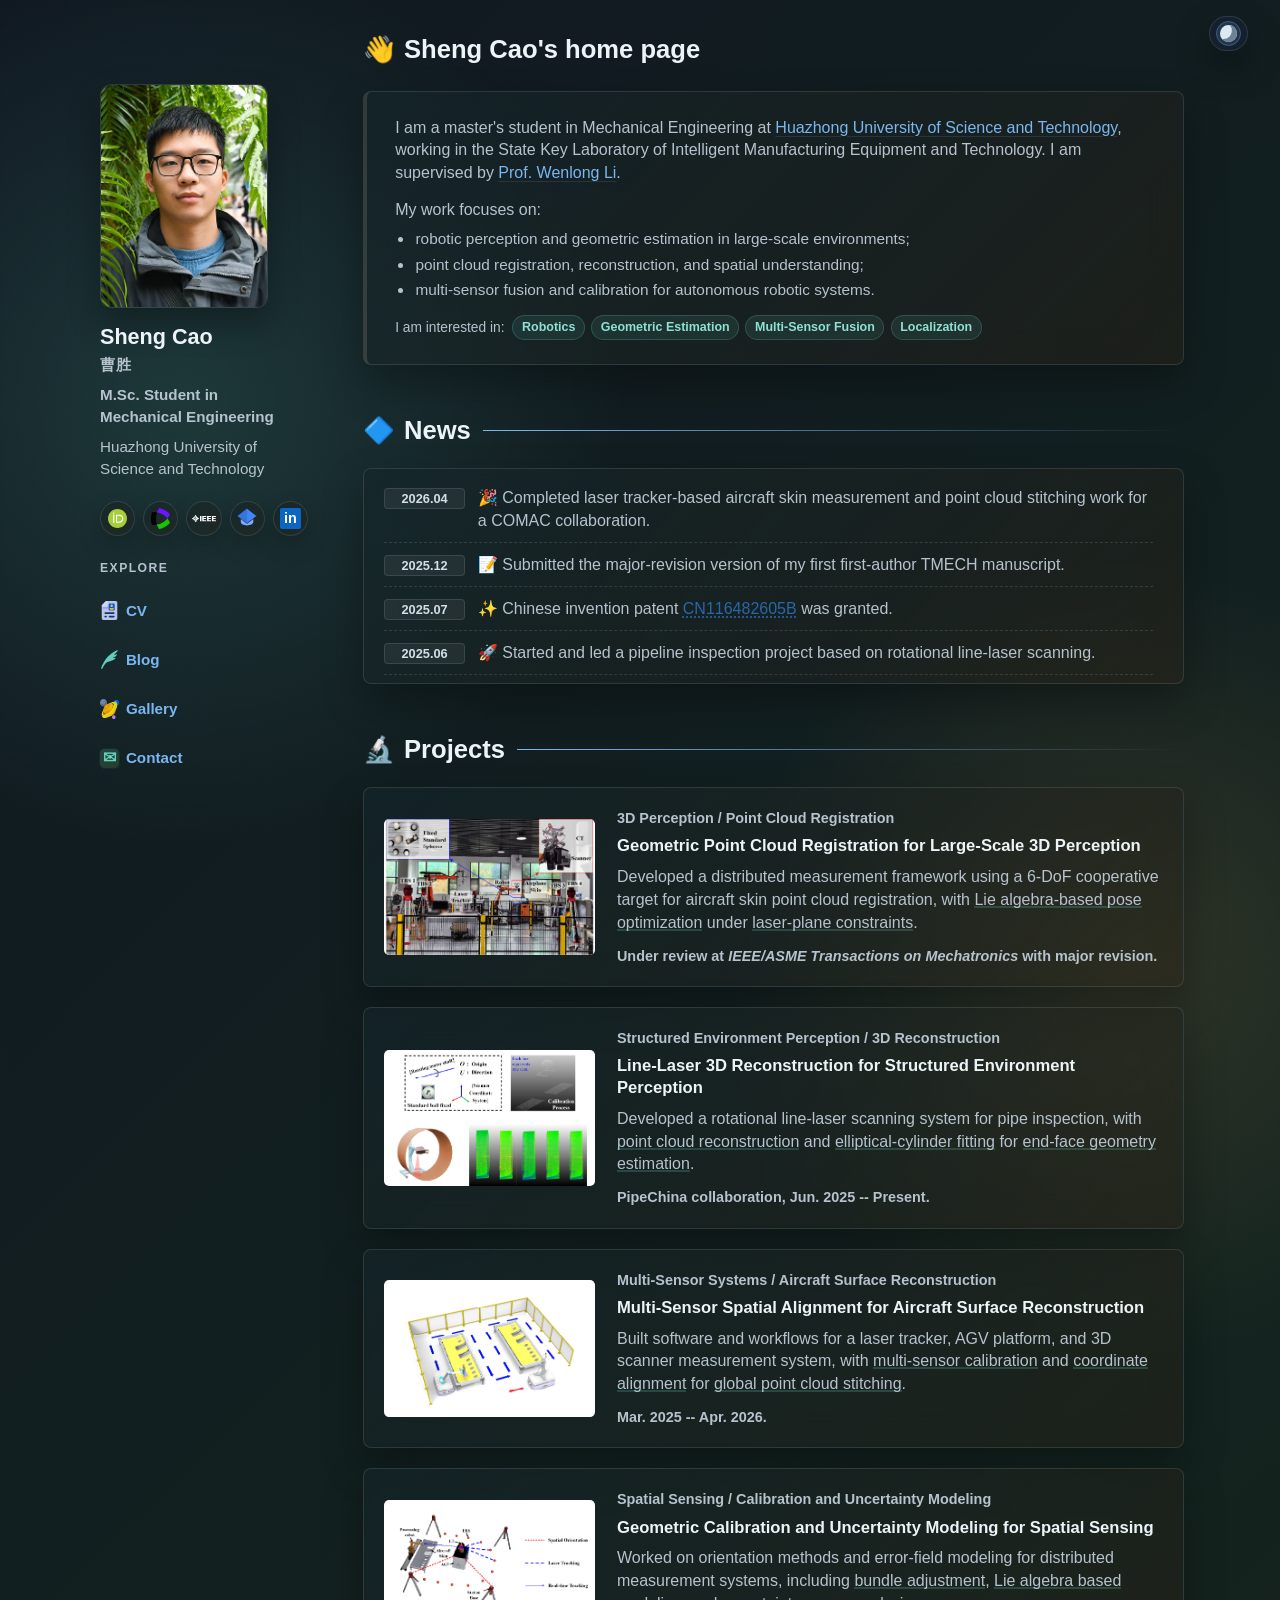
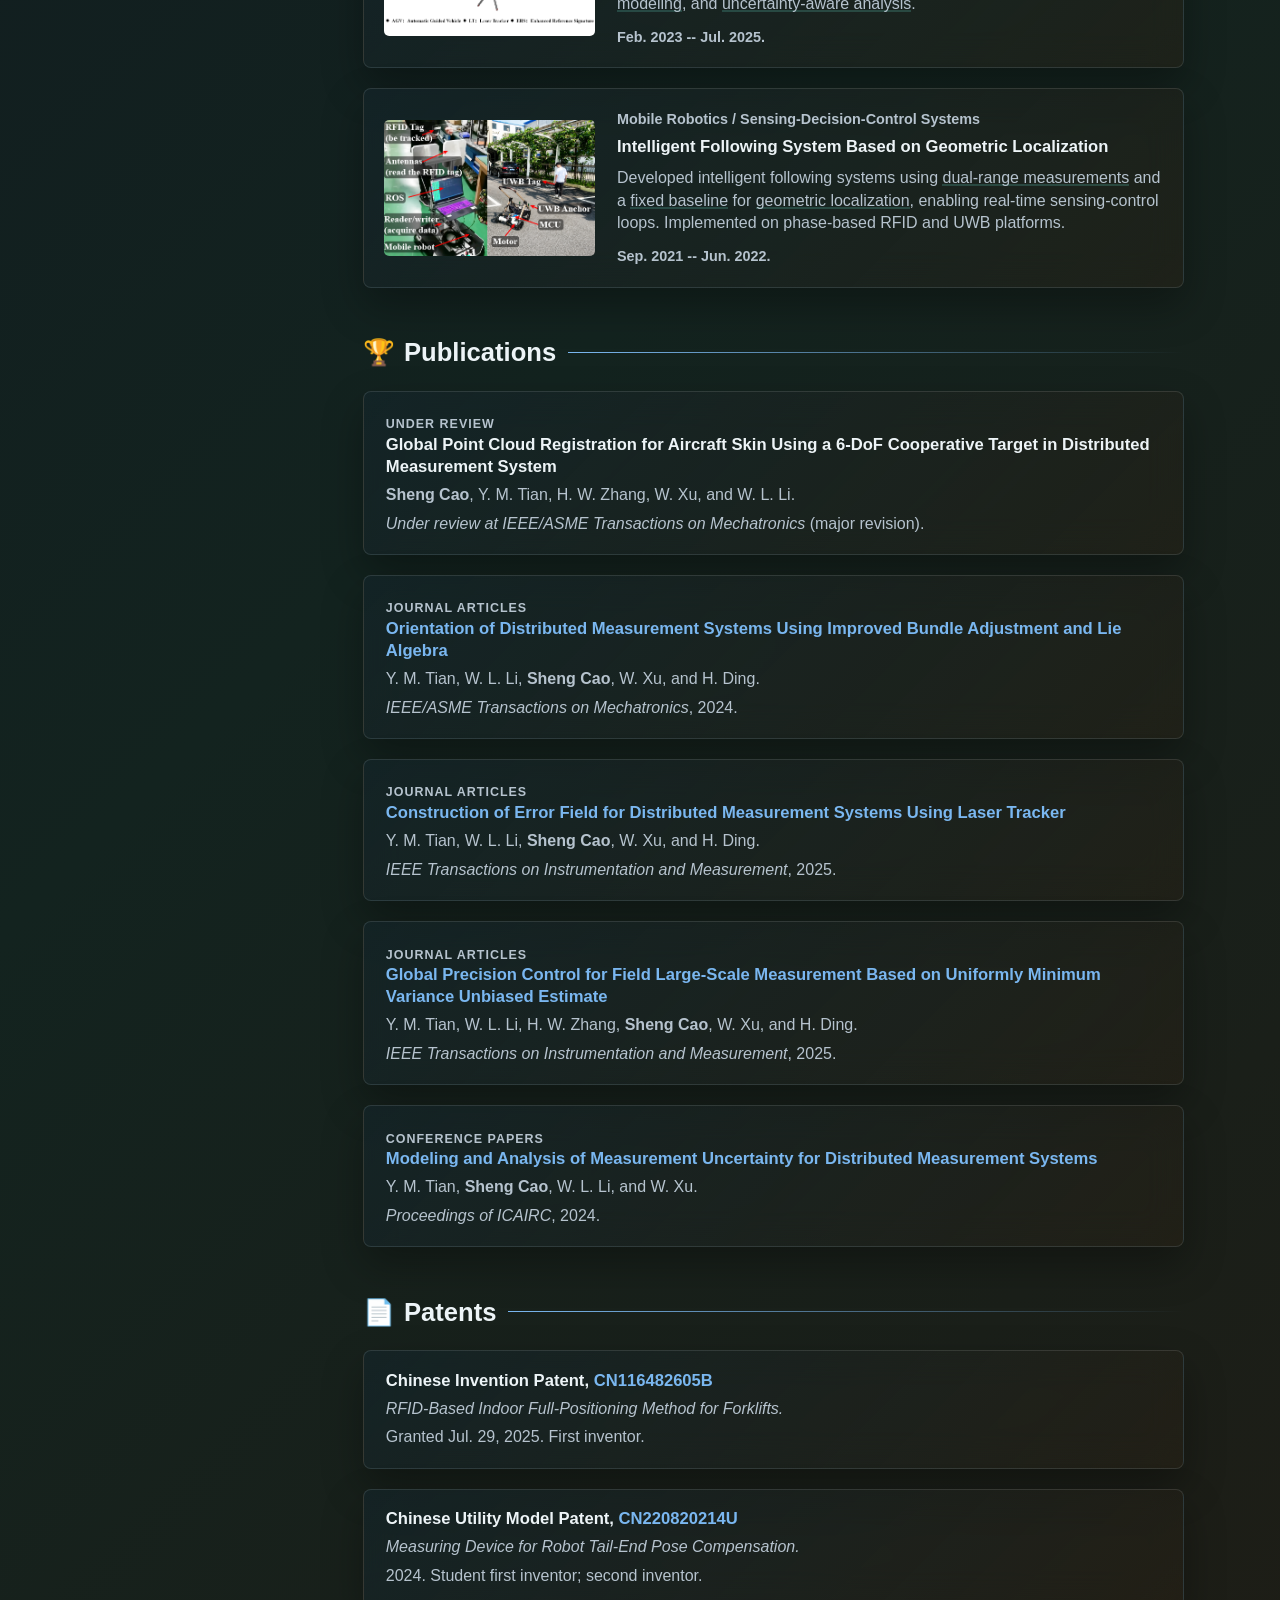
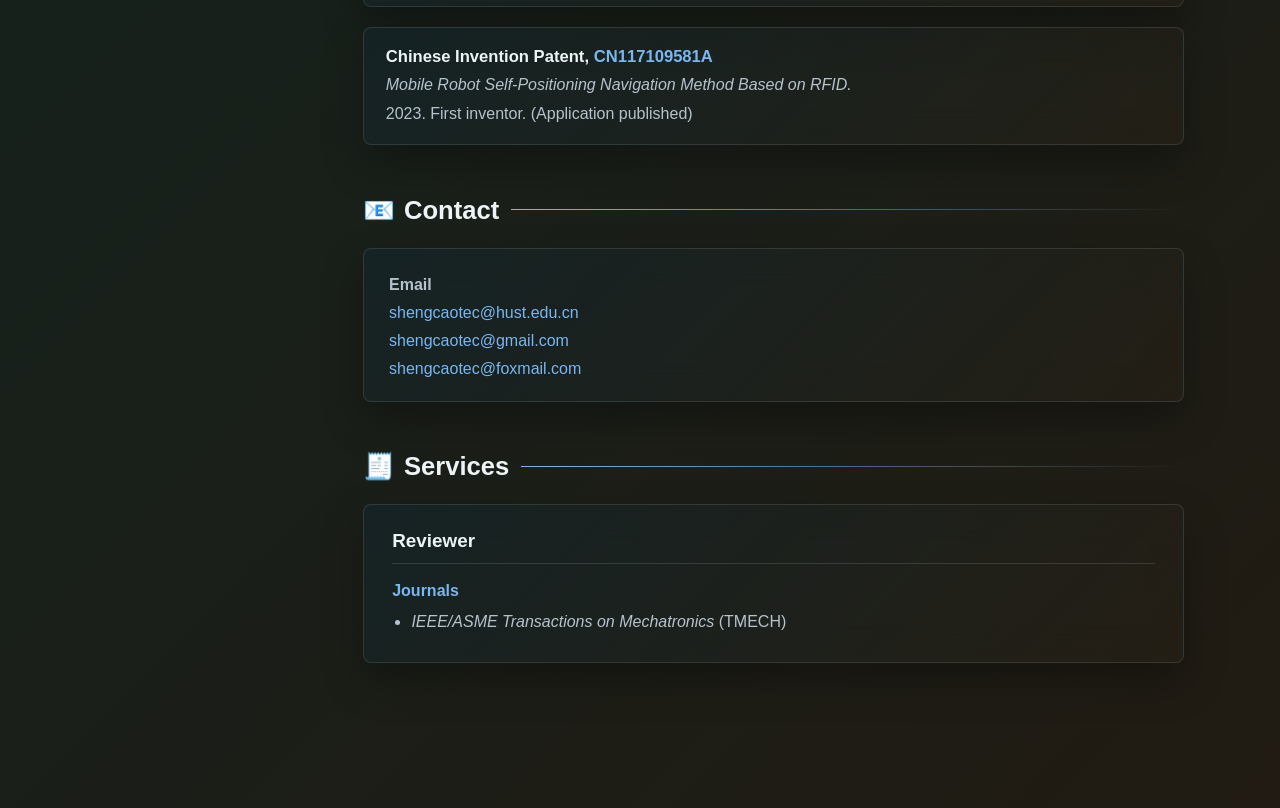
==== index.html @ bacccf27 "完善blog" ====
﻿<!DOCTYPE html>
<html lang="en">
<head>
  <meta charset="UTF-8">
  <meta name="viewport" content="width=device-width, initial-scale=1.0">
  <meta name="description" content="Personal homepage of Sheng Cao">
  <title>Sheng Cao | Home</title>
  <script src="assets/js/theme-init.js"></script>
  <link rel="stylesheet" href="assets/css/tokens.css">
  <link rel="stylesheet" href="assets/css/main.css">
  <link rel="stylesheet" href="assets/css/index.css">
</head>
<body>
  <div class="page-shell page-shell--home">
    <button class="theme-toggle theme-toggle--floating" type="button" data-theme-toggle aria-label="Switch to dark mode" aria-pressed="false">
      <span class="theme-toggle__icon" aria-hidden="true"></span>
    </button>

    <main class="home-page" aria-label="Personal homepage">
      <aside class="profile-card" aria-label="Profile">
        <img class="profile-card__photo" src="assets/images/cs1.webp" alt="Portrait of Sheng Cao" width="402" height="602" loading="eager" fetchpriority="high" decoding="async">
        <h1 class="profile-card__name">Sheng Cao</h1>
        <p class="profile-card__name-cn">曹胜</p>
        <p class="profile-card__role">M.Sc. Student in Mechanical&nbsp;Engineering</p>
        <p class="profile-card__org">Huazhong University of Science and Technology</p>

        <div class="profile-card__links profile-card__links--icons" aria-label="Profile links">
          <a class="profile-icon-link profile-icon-link--orcid" href="https://orcid.org/0009-0000-6252-6890" target="_blank" rel="noreferrer" aria-label="ORCID">
            <img src="assets/images/orcid.logo.icon.svg" alt="" aria-hidden="true">
          </a>
          <a class="profile-icon-link profile-icon-link--wos" href="https://www.webofscience.com/wos/author/record/PHP-3044-2026" target="_blank" rel="noreferrer" aria-label="Web of Science">
            <img src="assets/images/wos.webp" alt="" aria-hidden="true">
          </a>
          <a class="profile-icon-link profile-icon-link--ieee" href="https://ieeexplore.ieee.org/author/964799704923107" target="_blank" rel="noreferrer" aria-label="IEEE Xplore">
            <img src="assets/images/ieee_logo_white.svg" alt="" aria-hidden="true">
          </a>
          <a class="profile-icon-link" href="https://scholar.google.com/citations?user=f88wUC8AAAAJ&amp;hl=zh-CN&amp;authuser=1&amp;citsig=ADQXK0zCnZWGcap-tGW0e943XRvX" target="_blank" rel="noreferrer" aria-label="Google Scholar">
            <svg class="brand-icon brand-icon--scholar" viewBox="0 0 24 24" aria-hidden="true" focusable="false">
              <path fill="#4285f4" d="M12 2 1.8 9.7 12 17.4 22.2 9.7 12 2Z"/>
              <path fill="#7baaf7" d="M5.2 13.1 12 18.2l6.8-5.1v3.25c0 2.1-3.05 3.65-6.8 3.65s-6.8-1.55-6.8-3.65V13.1Z"/>
              <path fill="#2f6fdb" d="M12 17.4 1.8 9.7 12 2v15.4Z" opacity="0.72"/>
            </svg>
          </a>
          <a class="profile-icon-link profile-icon-link--linkedin" href="https://www.linkedin.com/in/sheng-cao-b729283b8" target="_blank" rel="noreferrer" aria-label="LinkedIn">
            <span class="brand-icon brand-icon--linkedin" aria-hidden="true">in</span>
          </a>
        </div>

        <nav class="profile-card__pages" aria-label="Site pages">
          <p class="profile-card__pages-title">Explore</p>
          <a class="profile-page-link" href="CV.html">
            <span class="profile-page-link__main">
              <span class="profile-page-link__icon" aria-hidden="true">
                <img src="assets/images/CV.svg" alt="" aria-hidden="true">
              </span>
              <span class="profile-page-link__text">
                <span class="profile-page-link__title">CV</span>
              </span>
            </span>
          </a>
          <a class="profile-page-link" href="blog.html">
            <span class="profile-page-link__main">
              <span class="profile-page-link__icon" aria-hidden="true">
                <img class="profile-page-link__icon-image--blog" src="assets/images/blog.svg" alt="" aria-hidden="true">
              </span>
              <span class="profile-page-link__text">
                <span class="profile-page-link__title">Blog</span>
              </span>
            </span>
          </a>
          <a class="profile-page-link" href="pictures.html">
            <span class="profile-page-link__main">
              <span class="profile-page-link__icon" aria-hidden="true">
                <img src="assets/images/Gallery.svg" alt="" aria-hidden="true">
              </span>
              <span class="profile-page-link__text">
                <span class="profile-page-link__title">Gallery</span>
              </span>
            </span>
          </a>
          <a class="profile-page-link" href="#contact">
            <span class="profile-page-link__main">
              <span class="profile-page-link__icon profile-page-link__icon--contact" aria-hidden="true">
                &#9993;
              </span>
              <span class="profile-page-link__text">
                <span class="profile-page-link__title">Contact</span>
              </span>
            </span>
          </a>
        </nav>
      </aside>

      <div class="home-content">
        <section class="home-intro" aria-labelledby="intro-heading">
          <h2 id="intro-heading"><span aria-hidden="true">&#128075;</span> Sheng Cao's home page</h2>
          <div class="home-intro__panel">
            <p>
              I am a master's student in Mechanical Engineering at <a href="https://english.hust.edu.cn/" target="_blank" rel="noreferrer">Huazhong University of Science and Technology</a>, working in the State Key Laboratory of Intelligent Manufacturing Equipment and Technology. I am supervised by <a href="https://ieeexplore.ieee.org/author/37898022200" target="_blank" rel="noreferrer">Prof. Wenlong Li</a>.
            </p>
            <p>
              My work focuses on:
            </p>
            <ul class="intro-work-list">
              <li>robotic perception and geometric estimation in large-scale environments;</li>
              <li>point cloud registration, reconstruction, and spatial understanding;</li>
              <li>multi-sensor fusion and calibration for autonomous robotic systems.</li>
            </ul>
            <div class="interest-block">
              <span class="interest-block__label">I am interested in:</span>
              <div class="interest-tags" aria-label="Research interests">
              <span>Robotics</span>
              <span>Geometric Estimation</span>
              <span>Multi-Sensor Fusion</span>
              <span>Localization</span>
              </div>
            </div>
          </div>
        </section>

        <section class="home-section" aria-labelledby="news-heading">
          <div class="home-section__heading">
            <h2 id="news-heading"><span aria-hidden="true">&#128311;</span> News</h2>
          </div>
          <div class="news-card" data-news-list aria-live="polite"></div>
        </section>

        <section class="home-section" aria-labelledby="projects-heading">
          <div class="home-section__heading">
            <h2 id="projects-heading"><span aria-hidden="true">&#128300;</span> Projects</h2>
          </div>

          <div class="project-list">
            <article class="project-card">
              <img class="project-card__image" src="assets/photos/Project/TMech.webp" alt="Global point cloud registration project preview" width="1550" height="1000" loading="lazy" decoding="async">
              <div class="project-card__body">
                <p class="project-card__meta">3D Perception / Point Cloud Registration</p>
                <h3>Geometric Point Cloud Registration for Large-Scale 3D Perception</h3>
                <p>
                  Developed a distributed measurement framework using a 6-DoF cooperative target for aircraft skin point cloud registration, with <span class="method-key">Lie algebra-based pose optimization</span> under <span class="method-key">laser-plane constraints</span>.
                </p>
                <p class="project-card__status">Under review at <em>IEEE/ASME Transactions on Mechatronics</em> with major revision.</p>
              </div>
            </article>

            <article class="project-card">
              <img class="project-card__image" src="assets/photos/Project/PipeChina.webp" alt="Pipeline inspection project preview" width="1550" height="1000" loading="lazy" decoding="async">
              <div class="project-card__body">
                <p class="project-card__meta">Structured Environment Perception / 3D Reconstruction</p>
                <h3>Line-Laser 3D Reconstruction for Structured Environment Perception</h3>
                <p>
                  Developed a rotational line-laser scanning system for pipe inspection, with <span class="method-key">point cloud reconstruction</span> and <span class="method-key">elliptical-cylinder fitting</span> for <span class="method-key">end-face geometry estimation</span>.
                </p>
                <p class="project-card__status">PipeChina collaboration, Jun. 2025 -- Present.</p>
              </div>
            </article>

            <article class="project-card">
              <img class="project-card__image" src="assets/photos/Project/COMAC.webp" alt="COMAC aircraft skin measurement project preview" width="1550" height="1000" loading="lazy" decoding="async">
              <div class="project-card__body">
                <p class="project-card__meta">Multi-Sensor Systems / Aircraft Surface Reconstruction</p>
                <h3>Multi-Sensor Spatial Alignment for Aircraft Surface Reconstruction</h3>
                <p>
                  Built software and workflows for a laser tracker, AGV platform, and 3D scanner measurement system, with <span class="method-key">multi-sensor calibration</span> and <span class="method-key">coordinate alignment</span> for <span class="method-key">global point cloud stitching</span>.
                </p>
                <p class="project-card__status">Mar. 2025 -- Apr. 2026.</p>
              </div>
            </article>

            <article class="project-card">
              <img class="project-card__image" src="assets/photos/Project/wMPS.webp" alt="Distributed measurement system research preview" width="1550" height="1000" loading="lazy" decoding="async">
              <div class="project-card__body">
                <p class="project-card__meta">Spatial Sensing / Calibration and Uncertainty Modeling</p>
                <h3>Geometric Calibration and Uncertainty Modeling for Spatial Sensing</h3>
                <p>
                  Worked on orientation methods and error-field modeling for distributed measurement systems, including <span class="method-key">bundle adjustment</span>, <span class="method-key">Lie algebra based modeling</span>, and <span class="method-key">uncertainty-aware analysis</span>.
                </p>
                <p class="project-card__status">Feb. 2023 -- Jul. 2025.</p>
              </div>
            </article>

            <article class="project-card">
              <img class="project-card__image" src="assets/photos/Project/Following.webp" alt="Intelligent following system project preview" width="1550" height="1000" loading="lazy" decoding="async">
              <div class="project-card__body">
                <p class="project-card__meta">Mobile Robotics / Sensing-Decision-Control Systems</p>
                <h3>Intelligent Following System Based on Geometric Localization</h3>
                <p>
                  Developed intelligent following systems using <span class="method-key">dual-range measurements</span> and a <span class="method-key">fixed baseline</span> for <span class="method-key">geometric localization</span>, enabling real-time sensing-control loops. Implemented on phase-based RFID and UWB platforms.
                </p>
                <p class="project-card__status">Sep. 2021 -- Jun. 2022.</p>
              </div>
            </article>
          </div>
        </section>

        <section class="home-section" aria-labelledby="publications-heading">
          <div class="home-section__heading">
            <h2 id="publications-heading"><span aria-hidden="true">&#127942;</span> Publications</h2>
          </div>
          <div class="publication-card-list">
            <article class="publication-card">
              <p class="publication-card__category">Under Review</p>
              <h3>Global Point Cloud Registration for Aircraft Skin Using a 6-DoF Cooperative Target in Distributed Measurement System</h3>
              <p><strong>Sheng Cao</strong>, Y. M. Tian, H. W. Zhang, W. Xu, and W. L. Li.</p>
              <p><em>Under review at IEEE/ASME Transactions on Mechatronics</em> (major revision).</p>
            </article>
            <article class="publication-card">
              <p class="publication-card__category">Journal Articles</p>
              <h3><a href="https://doi.org/10.1109/TMECH.2024.3490737" target="_blank" rel="noreferrer">Orientation of Distributed Measurement Systems Using Improved Bundle Adjustment and Lie Algebra</a></h3>
              <p>Y. M. Tian, W. L. Li, <strong>Sheng Cao</strong>, W. Xu, and H. Ding.</p>
              <p><em>IEEE/ASME Transactions on Mechatronics</em>, 2024.</p>
            </article>
            <article class="publication-card">
              <p class="publication-card__category">Journal Articles</p>
              <h3><a href="https://doi.org/10.1109/TIM.2025.3573000" target="_blank" rel="noreferrer">Construction of Error Field for Distributed Measurement Systems Using Laser Tracker</a></h3>
              <p>Y. M. Tian, W. L. Li, <strong>Sheng Cao</strong>, W. Xu, and H. Ding.</p>
              <p><em>IEEE Transactions on Instrumentation and Measurement</em>, 2025.</p>
            </article>
            <article class="publication-card">
              <p class="publication-card__category">Journal Articles</p>
              <h3><a href="https://doi.org/10.1109/TIM.2025.3601248" target="_blank" rel="noreferrer">Global Precision Control for Field Large-Scale Measurement Based on Uniformly Minimum Variance Unbiased Estimate</a></h3>
              <p>Y. M. Tian, W. L. Li, H. W. Zhang, <strong>Sheng Cao</strong>, W. Xu, and H. Ding.</p>
              <p><em>IEEE Transactions on Instrumentation and Measurement</em>, 2025.</p>
            </article>
            <article class="publication-card">
              <p class="publication-card__category">Conference Papers</p>
              <h3><a href="https://ieeexplore.ieee.org/document/10900205" target="_blank" rel="noreferrer">Modeling and Analysis of Measurement Uncertainty for Distributed Measurement Systems</a></h3>
              <p>Y. M. Tian, <strong>Sheng Cao</strong>, W. L. Li, and W. Xu.</p>
              <p><em>Proceedings of ICAIRC</em>, 2024.</p>
            </article>
          </div>
        </section>

        <section class="home-section" aria-labelledby="patents-heading">
          <div class="home-section__heading">
            <h2 id="patents-heading"><span aria-hidden="true">&#128196;</span> Patents</h2>
          </div>
          <div class="publication-card-list">
            <article class="publication-card">
              <h3>Chinese Invention Patent, <a href="https://patents.google.com/patent/CN116482605B" target="_blank" rel="noreferrer">CN116482605B</a></h3>
              <p><em>RFID-Based Indoor Full-Positioning Method for Forklifts.</em></p>
              <p>Granted Jul. 29, 2025. First inventor.</p>
            </article>
            <article class="publication-card">
              <h3>Chinese Utility Model Patent, <a href="https://patents.google.com/patent/CN220820214U" target="_blank" rel="noreferrer">CN220820214U</a></h3>
              <p><em>Measuring Device for Robot Tail-End Pose Compensation.</em></p>
              <p>2024. Student first inventor; second inventor.</p>
            </article>
            <article class="publication-card">
              <h3>Chinese Invention Patent, <a href="https://patents.google.com/patent/CN117109581A" target="_blank" rel="noreferrer">CN117109581A</a></h3>
              <p><em>Mobile Robot Self-Positioning Navigation Method Based on RFID.</em></p>
              <p>2023. First inventor. (Application published)</p>
            </article>
          </div>
        </section>

        <section class="home-section" id="contact" aria-labelledby="contact-heading">
          <div class="home-section__heading">
            <h2 id="contact-heading"><span aria-hidden="true">&#128231;</span> Contact</h2>
          </div>
          <div class="contact-card">
            <p><strong>Email</strong></p>
            <p><a href="mailto:shengcaotec@hust.edu.cn">shengcaotec@hust.edu.cn</a></p>
            <p><a href="mailto:shengcaotec@gmail.com">shengcaotec@gmail.com</a></p>
            <p><a href="mailto:shengcaotec@foxmail.com">shengcaotec@foxmail.com</a></p>
          </div>
        </section>

        <section class="home-section" aria-labelledby="services-heading">
          <div class="home-section__heading">
            <h2 id="services-heading"><span aria-hidden="true">&#129534;</span> Services</h2>
          </div>
          <div class="service-card">
            <h3>Reviewer</h3>
            <div class="service-card__rule" aria-hidden="true"></div>
            <p class="service-card__label">Journals</p>
            <ul>
              <li><em>IEEE/ASME Transactions on Mechatronics</em> (TMECH)</li>
            </ul>
          </div>
        </section>

        <section class="visitor-map" aria-label="Visitor map">
          <div class="visitor-map__widget">
            <script type="text/javascript" id="clustrmaps"
              src="//clustrmaps.com/map_v2.js?d=6WPCN_Xn65LDths1m8oYZ9yTK-pUgeJutMDhXdS6-dw&cl=ffffff&w=a">
            </script>
          </div>
        </section>
      </div>
    </main>
  </div>

  <script src="assets/js/main.js"></script>
</body>
</html>
---- assets/css/tokens.css ----
/* Global design tokens: fonts, sizes, shared colors, and default theme values. */

:root {
  color-scheme: light;

  --default-theme: dark;

  --font-sans: "Aptos", "Segoe UI", "Helvetica Neue", sans-serif;
  --font-serif: "Georgia", "Times New Roman", serif;
  --font-cv-serif: "Palatino Linotype", "Book Antiqua", Palatino, Georgia, serif;
  --font-blog-body: var(--font-sans);

  --text-base: 16px;
  --text-xs: 0.78rem;
  --text-sm: 0.9rem;
  --text-md: 1rem;
  --text-lg: 1.18rem;
  --text-xl: 1.8rem;
  --text-2xl: 2.4rem;

  --accent: #49566a;
  --accent-dark: #2d3746;
  --ink: #18202a;
  --muted: #5f6976;
  --rule: #d7dde4;
  --paper: #ffffff;
  --surface: #f5f7fa;
  --shadow: 0 18px 42px rgba(24, 32, 42, 0.08);
  --page-width: min(8.5in, calc(100vw - 2rem));
  --home-border: rgba(73, 101, 138, 0.14);
}

html[data-theme="dark"] {
  color-scheme: dark;

  --accent: #7ab7f0;
  --accent-dark: #edf4f7;
  --ink: #edf4f7;
  --muted: #b6c3ce;
  --rule: rgba(218, 232, 240, 0.14);
  --paper: #172232;
  --surface: #101720;
  --shadow: 0 18px 42px rgba(0, 0, 0, 0.3);
  --home-border: rgba(218, 232, 240, 0.12);
}
---- assets/css/main.css ----
/* Shared base styles. Page-specific rules live in cv.css, index.css, pictures.css, and blog.css. */

*,
*::before,
*::after {
  box-sizing: border-box;
}

html {
  font-size: var(--text-base);
  scroll-behavior: smooth;
}

body {
  margin: 0;
  font-family: var(--font-sans);
  color: var(--ink);
  background: linear-gradient(180deg, #f7f8fa 0%, #eef1f5 100%);
  overflow-x: hidden;
}

a {
  color: inherit;
  text-decoration-color: rgba(73, 86, 106, 0.38);
  text-underline-offset: 0.18em;
}

a:hover,
a:focus-visible {
  color: var(--accent-dark);
}

p,
li,
dd {
  line-height: 1.42;
}

.page-shell {
  position: relative;
  z-index: 1;
  padding: 1.25rem 1rem 2rem;
}

.sakura-canvas {
  position: fixed;
  inset: 0;
  pointer-events: none;
  z-index: 0;
}

.site-nav {
  position: relative;
  width: var(--page-width);
  margin: 0 auto 0.9rem;
  display: flex;
  align-items: center;
  gap: 0.65rem;
}

.site-nav__link {
  display: inline-flex;
  align-items: center;
  min-height: 2.2rem;
  padding: 0 0.9rem;
  border: 1px solid rgba(24, 32, 42, 0.08);
  border-radius: 999px;
  background: rgba(255, 255, 255, 0.82);
  color: #465364;
  text-decoration: none;
  font-size: 0.92rem;
  font-weight: 600;
  letter-spacing: 0.01em;
  transition: transform 160ms ease, border-color 160ms ease, background-color 160ms ease, color 160ms ease;
}

.site-nav__link:hover,
.site-nav__link:focus-visible {
  transform: translateY(-1px);
  border-color: rgba(73, 86, 106, 0.22);
  background: rgba(255, 255, 255, 0.96);
  color: var(--accent-dark);
}

.site-nav__link--active {
  border-color: rgba(73, 86, 106, 0.22);
  background: #f8fafc;
  color: var(--accent-dark);
}

.return-home {
  display: inline-flex;
  align-items: center;
  justify-content: center;
  width: 2.45rem;
  height: 2.2rem;
  border: 1px solid rgba(24, 32, 42, 0.08);
  border-radius: 999px;
  background: rgba(255, 255, 255, 0.82);
  color: #465364;
  text-decoration: none;
  transition: transform 160ms ease, border-color 160ms ease, background-color 160ms ease, color 160ms ease;
}

.return-home svg {
  width: 1.2rem;
  height: 1.2rem;
  fill: none;
  stroke: currentColor;
  stroke-width: 2.2;
  stroke-linecap: round;
  stroke-linejoin: round;
}

.return-home:hover,
.return-home:focus-visible {
  transform: translateY(-1px);
  border-color: rgba(73, 86, 106, 0.22);
  background: rgba(255, 255, 255, 0.96);
  color: var(--accent-dark);
}

.theme-toggle {
  display: inline-flex;
  align-items: center;
  justify-content: center;
  width: 2.45rem;
  height: 2.2rem;
  margin-left: auto;
  border: 1px solid var(--home-border);
  border-radius: 999px;
  background: linear-gradient(135deg, rgba(241, 247, 255, 0.78), rgba(255, 247, 237, 0.5));
  color: #496071;
  cursor: pointer;
  transition: transform 160ms ease, border-color 160ms ease, background-color 160ms ease, color 160ms ease;
}

.theme-toggle--floating {
  position: fixed;
  top: 1rem;
  right: max(1rem, calc((100vw - 68rem) / 2 - 4rem));
  z-index: 10;
  background: linear-gradient(135deg, rgba(244, 249, 255, 0.88), rgba(255, 248, 240, 0.52));
  box-shadow: 0 12px 28px rgba(31, 57, 86, 0.12);
  backdrop-filter: blur(12px);
}

.theme-toggle__icon {
  position: relative;
  width: 1.05rem;
  height: 1.05rem;
  border-radius: 999px;
  background: #f5b84f;
  box-shadow: 0 0 0 0.22rem rgba(245, 184, 79, 0.18);
}

.theme-toggle__icon::after {
  content: "";
  position: absolute;
  inset: -0.28rem;
  border-radius: inherit;
  border: 1px solid rgba(245, 184, 79, 0.42);
}

.theme-toggle:hover,
.theme-toggle:focus-visible {
  border-color: rgba(73, 101, 138, 0.26);
  background: linear-gradient(135deg, rgba(248, 251, 255, 0.96), rgba(255, 250, 244, 0.66));
}

@media (max-width: 780px) {
  .theme-toggle--floating {
    right: 1rem;
  }

  .site-nav {
      flex-wrap: wrap;
      margin-bottom: 0.8rem;
    }
}

html[data-theme="dark"] body {
  background: #101720;
  color: #edf4f7;
}

html[data-theme="dark"] .site-nav:not(.site-nav--home) {
  border-bottom-color: rgba(218, 232, 240, 0.1);
}

html[data-theme="dark"] .site-nav:not(.site-nav--home) .site-nav__link {
  border-color: rgba(218, 232, 240, 0.14);
  background: rgba(23, 34, 50, 0.78);
  color: #c8d5df;
}

html[data-theme="dark"] .site-nav:not(.site-nav--home) .site-nav__link--active {
  border-color: rgba(122, 183, 240, 0.36);
  background: rgba(42, 70, 98, 0.44);
  color: #e9f5ff;
}

html[data-theme="dark"] .return-home {
  border-color: rgba(218, 232, 240, 0.14);
  background: rgba(23, 34, 50, 0.78);
  color: #c8d5df;
}

html[data-theme="dark"] .return-home:hover,
html[data-theme="dark"] .return-home:focus-visible {
  border-color: rgba(122, 183, 240, 0.36);
  background: rgba(42, 70, 98, 0.44);
  color: #e9f5ff;
}

html[data-theme="dark"] .theme-toggle {
  border-color: var(--home-border);
  background: rgba(23, 34, 50, 0.78);
}

html[data-theme="dark"] .theme-toggle--floating {
  box-shadow: 0 16px 34px rgba(0, 0, 0, 0.34);
}

html[data-theme="dark"] .theme-toggle__icon {
  background: #dce8f2;
  box-shadow: inset -0.32rem -0.18rem 0 #6f8195, 0 0 0 0.22rem rgba(122, 183, 240, 0.14);
}

html[data-theme="dark"] .theme-toggle__icon::after {
  border-color: rgba(122, 183, 240, 0.36);
}

@media print {
  body {
      background: #fff;
    }
  
  .page-shell {
      padding: 0;
    }
  
  a {
      text-decoration: none;
    }
}
---- assets/css/index.css ----
/* Home page styles. */

.hero__contact-line a,
.contact-card a,
.publication-card h3 a {
  text-decoration: none;
}

.hero__contact-line a:hover,
.hero__contact-line a:focus-visible,
.contact-card a:hover,
.contact-card a:focus-visible,
.publication-card h3 a:hover,
.publication-card h3 a:focus-visible {
  text-decoration: none;
}

.page-shell--home {
  --home-bg-start: #f8fbff;
  --home-bg-mid: #f3f7fc;
  --home-bg-end: #fff9f2;
  --home-card: linear-gradient(135deg, rgba(241, 247, 255, 0.82), rgba(255, 247, 237, 0.5));
  --home-card-strong: linear-gradient(135deg, rgba(247, 251, 255, 0.94), rgba(255, 250, 242, 0.68));
  --home-ink: #1e2938;
  --home-muted: #5c6878;
  --home-soft: #e7eef6;
  --home-blue: #3b82c4;
  --home-teal: #2c9a8b;
  --home-amber: #d98b2b;
  --home-border: rgba(73, 101, 138, 0.14);
  --home-shadow: 0 18px 40px rgba(31, 57, 86, 0.1);
  min-height: 100vh;
  padding-top: 0;
  color: var(--home-ink);
  background:
    radial-gradient(circle at 16% 12%, rgba(124, 163, 214, 0.14), transparent 28rem),
    radial-gradient(circle at 86% 24%, rgba(231, 166, 79, 0.14), transparent 25rem),
    linear-gradient(135deg, var(--home-bg-start) 0%, var(--home-bg-mid) 48%, var(--home-bg-end) 100%);
}

.home-page {
  width: min(68rem, calc(100vw - 2rem));
  margin: 0 auto;
  display: grid;
  grid-template-columns: 13.5rem minmax(0, 1fr);
  gap: 3.2rem;
  align-items: start;
  padding-top: 2.1rem;
}

.profile-card {
  position: sticky;
  top: 5rem;
  padding: 0.25rem 0.25rem 1.2rem;
}

.profile-card__photo {
  width: 10.5rem;
  aspect-ratio: 3 / 4;
  height: auto;
  display: block;
  object-fit: cover;
  border-radius: 0.7rem;
  border: 1px solid rgba(24, 32, 42, 0.08);
  box-shadow: 0 12px 24px rgba(24, 32, 42, 0.08);
}

.profile-card__name {
  margin: 1rem 0 0;
  font-size: 1.35rem;
  line-height: 1.18;
  letter-spacing: 0;
}

.profile-card__name-cn {
  margin: 0.28rem 0 0;
  color: var(--home-muted);
  font-size: 0.96rem;
  font-weight: 700;
  letter-spacing: 0.08em;
}

.profile-card__role,
.profile-card__org {
  margin: 0.55rem 0 0;
  color: #394656;
  font-size: 0.95rem;
}

.profile-card__role {
  font-weight: 700;
}

.profile-card__org {
  color: var(--muted);
}

.profile-card__links {
  margin-top: 1.35rem;
  display: grid;
  gap: 0.72rem;
}

.profile-card__links--icons {
  display: grid;
  grid-template-columns: repeat(5, minmax(0, 1fr));
  gap: 0.5rem;
  align-items: center;
}

.profile-card__pages {
  margin-top: 1.5rem;
  display: grid;
  gap: 0.72rem;
}

.profile-card__pages-title {
  margin: 0 0 0.2rem;
  color: var(--home-muted);
  font-size: 0.76rem;
  font-weight: 900;
  letter-spacing: 0.12em;
  text-transform: uppercase;
}

.profile-page-link {
  display: flex;
  align-items: center;
  justify-content: space-between;
  gap: 0.75rem;
  width: fit-content;
  max-width: 100%;
  min-height: 2.35rem;
  padding: 0.14rem 0;
  border: 0;
  border-radius: 0;
  background: transparent;
  color: #314456;
  text-decoration: none;
  font-size: 0.92rem;
  box-shadow: none;
  backdrop-filter: none;
  transition: color 180ms ease;
}

.profile-page-link__main {
  display: inline-flex;
  align-items: center;
  gap: 0.42rem;
  min-width: 0;
}

.profile-page-link__icon {
  display: inline-flex;
  align-items: center;
  justify-content: center;
  width: 1.2rem;
  height: 1.2rem;
  flex: 0 0 auto;
  color: #2868aa;
}

.profile-page-link__icon img {
  width: 100%;
  height: 100%;
  object-fit: contain;
  display: block;
  opacity: 0.9;
}

.profile-page-link__text {
  min-width: 0;
  display: block;
}

.profile-page-link__title {
  color: #2868aa;
  font-size: 0.95rem;
  font-weight: 700;
  line-height: 1.15;
}

.profile-page-link:hover,
.profile-page-link:focus-visible {
  color: #1f5b98;
}

.profile-page-link:hover .profile-page-link__title,
.profile-page-link:focus-visible .profile-page-link__title {
  color: #1f5b98;
}

.profile-card__links a {
  display: inline-flex;
  align-items: center;
  gap: 0.55rem;
  color: #2f3a47;
  font-weight: 650;
  text-decoration: none;
}

.profile-card__links a::before {
  content: "";
  width: 0.42rem;
  height: 0.42rem;
  border: 1.5px solid #667487;
  border-radius: 0.12rem;
}

.profile-card__links--icons a::before {
  content: none;
}

.profile-icon-link {
  width: 100%;
  min-width: 0;
  aspect-ratio: 1 / 1;
  height: auto;
  justify-content: center;
  padding: 0;
  border: 1px solid var(--home-border);
  border-radius: 999px;
  background: linear-gradient(135deg, rgba(241, 247, 255, 0.84), rgba(255, 247, 237, 0.46));
  box-shadow: 0 8px 18px rgba(31, 57, 86, 0.08);
  backdrop-filter: blur(14px);
  transition: transform 160ms ease, border-color 160ms ease, background-color 160ms ease, box-shadow 160ms ease;
}

.profile-icon-link img {
  width: 1.22rem;
  height: 1.22rem;
  object-fit: contain;
  display: block;
  opacity: 1;
  filter: none;
}

.profile-icon-link span {
  color: #5f7083;
  font-size: 0.9rem;
  font-weight: 800;
  letter-spacing: 0;
}

.brand-icon {
  display: inline-flex;
  align-items: center;
  justify-content: center;
}

.brand-icon--linkedin {
  width: 1.34rem;
  height: 1.34rem;
  border-radius: 0.12rem;
  background: #0a66c2;
  color: #ffffff !important;
  font-family: Arial, sans-serif;
  font-size: 1rem;
  font-weight: 800;
  line-height: 1;
}

.brand-icon--scholar {
  width: 1.38rem;
  height: 1.38rem;
  display: block;
}

.profile-icon-link--wos img {
  width: 1.34rem;
  height: 1.34rem;
}

.profile-icon-link--ieee {
  background: #ffffff;
  border-color: rgba(73, 101, 138, 0.2);
}

.profile-icon-link--ieee img {
  width: 1.48rem;
  height: 0.72rem;
  opacity: 1;
  filter: brightness(0) saturate(100%) opacity(0.8);
}

.profile-icon-link--linkedin {
  background: #eef6ff;
  border-color: rgba(10, 102, 194, 0.24);
}

.profile-icon-link:hover,
.profile-icon-link:focus-visible {
  border-color: rgba(73, 101, 138, 0.26);
  background: linear-gradient(135deg, rgba(248, 251, 255, 0.96), rgba(255, 249, 242, 0.62));
  box-shadow: 0 12px 24px rgba(31, 57, 86, 0.12);
}

.home-content {
  min-width: 0;
  padding-bottom: 4rem;
}

.home-intro h2,
.home-section__heading h2 {
  display: inline-flex;
  align-items: center;
  gap: 0.55rem;
  margin: 0;
  color: var(--home-ink);
  font-size: clamp(1.4rem, 2vw, 1.78rem);
  line-height: 1.18;
  letter-spacing: 0;
}

.home-intro__panel,
.news-card,
.contact-card,
.service-card,
.project-card,
.publication-card {
  background: var(--home-card);
  border: 1px solid var(--home-border);
  border-radius: 0.5rem;
  box-shadow: var(--home-shadow);
  backdrop-filter: blur(18px);
  transition: transform 180ms ease, border-color 180ms ease, background-color 180ms ease, box-shadow 180ms ease;
}

.home-intro__panel:hover,
.news-card:hover,
.contact-card:hover,
.service-card:hover,
.project-card:hover,
.publication-card:hover {
  border-color: rgba(73, 101, 138, 0.22);
  background: var(--home-card-strong);
  box-shadow: 0 22px 48px rgba(31, 57, 86, 0.14);
}

.home-intro__panel {
  margin-top: 1.7rem;
  padding: 1.55rem 1.75rem;
  border-left: 4px solid var(--home-teal);
}

.home-intro__panel p {
  margin: 0;
  color: var(--home-muted);
  font-size: 1rem;
}

.home-intro__panel p + p {
  margin-top: 0.85rem;
}

.intro-work-list {
  margin: 0.45rem 0 0;
  padding-left: 1.15rem;
  color: var(--home-muted);
  font-size: 0.96rem;
}

.intro-work-list li {
  margin: 0.22rem 0;
  padding-left: 0.12rem;
}

.interest-block {
  margin-top: 0.9rem;
  display: flex;
  flex-wrap: wrap;
  align-items: center;
  gap: 0.38rem 0.5rem;
}

.interest-block__label {
  margin: 0;
  color: var(--home-muted);
  font-size: 0.86rem;
  font-weight: 400;
}

.interest-tags {
  display: flex;
  flex-wrap: wrap;
  gap: 0.38rem;
}

.interest-tags span {
  display: inline-flex;
  align-items: center;
  min-height: 1.52rem;
  padding: 0 0.54rem;
  border: 1px solid rgba(44, 154, 139, 0.18);
  border-radius: 999px;
  background: rgba(44, 154, 139, 0.1);
  color: #247669;
  font-size: 0.78rem;
  font-weight: 750;
}

.home-intro__panel a,
.publication-card a,
.contact-card a {
  color: #2868aa;
}

.home-section {
  margin-top: 3.1rem;
}

.home-section__heading {
  display: flex;
  align-items: center;
  gap: 0.75rem;
  margin-bottom: 1.45rem;
}

.home-section__heading::after {
  content: "";
  height: 1px;
  flex: 1;
  background: linear-gradient(90deg, var(--home-blue) 0%, rgba(59, 130, 196, 0) 100%);
}

.news-card {
  padding: 0.42rem 1.25rem;
  max-height: 13.5rem;
  overflow: auto;
  scrollbar-width: thin;
  scrollbar-color: rgba(73, 101, 138, 0.42) transparent;
  scrollbar-gutter: stable;
}

.news-card::-webkit-scrollbar {
  width: 0.7rem;
}

.news-card::-webkit-scrollbar-track {
  background: transparent;
}

.news-card::-webkit-scrollbar-thumb {
  background: rgba(73, 101, 138, 0.34);
  border: 0.16rem solid transparent;
  border-radius: 999px;
  background-clip: padding-box;
}

.news-card:empty::before {
  content: "Loading news...";
  display: block;
  padding: 0.9rem 0;
  color: var(--home-muted);
}

.news-card::-webkit-scrollbar-thumb:hover {
  background: rgba(73, 101, 138, 0.5);
  background-clip: padding-box;
}

.news-item {
  display: grid;
  grid-template-columns: 5.05rem minmax(0, 1fr);
  gap: 0.8rem;
  align-items: baseline;
  padding: 0.62rem 0;
  border-bottom: 1px dashed rgba(24, 32, 42, 0.14);
}

.news-item:last-child {
  border-bottom: 0;
}

.news-item time {
  display: inline-flex;
  justify-content: center;
  padding: 0.14rem 0.48rem;
  border: 1px solid rgba(24, 32, 42, 0.1);
  border-radius: 0.25rem;
  background: linear-gradient(135deg, rgba(241, 247, 255, 0.82), rgba(255, 248, 240, 0.42));
  color: var(--home-muted);
  font-size: 0.8rem;
  font-weight: 700;
}

.news-item p {
  margin: 0;
  color: var(--home-muted);
  line-height: 1.45;
}

.news-item__icon {
  display: inline-block;
  min-width: 1.15rem;
  text-align: center;
}

.news-item a {
  color: #2868aa;
  text-decoration: underline;
  text-decoration-style: dotted;
  text-underline-offset: 0.18em;
}

.project-list,
.publication-card-list {
  display: grid;
  gap: 1.25rem;
}

.project-card {
  display: grid;
  grid-template-columns: 13.2rem minmax(0, 1fr);
  gap: 1.35rem;
  align-items: center;
  min-height: 12.2rem;
  padding: 1.25rem;
}

.project-card__image {
  width: 100%;
  aspect-ratio: 1.55 / 1;
  height: auto;
  object-fit: cover;
  display: block;
  border-radius: 0.32rem;
  background: #ffffff;
}

.project-card:nth-child(2) .project-card__image {
  aspect-ratio: 1.55 / 1;
  object-position: center 16%;
}

.project-card__body {
  min-width: 0;
}

.project-card__meta,
.project-card__status {
  margin: 0;
  color: var(--home-blue);
  font-size: 0.9rem;
  font-weight: 700;
}

.project-card h3,
.publication-card h3 {
  margin: 0.42rem 0 0;
  color: var(--home-ink);
  font-size: 1.04rem;
  line-height: 1.32;
}

.project-card p {
  color: var(--home-muted);
}

.project-card__body > p:not(.project-card__meta):not(.project-card__status) {
  margin: 0.55rem 0 0;
}

.method-key {
  color: var(--home-muted);
  box-shadow: inset 0 -0.12em 0 rgba(44, 154, 139, 0.2);
}

.project-card__status {
  margin-top: 0.7rem;
  color: var(--home-muted);
  font-weight: 600;
}

.publication-card {
  padding: 1.15rem 1.35rem;
}

.publication-card__category {
  margin: 0 0 0.22rem;
  color: var(--home-blue);
  font-size: 0.78rem;
  font-weight: 800;
  letter-spacing: 0.08em;
  text-transform: uppercase;
}

.publication-card h3 {
  margin-top: 0;
}

.publication-card p {
  margin: 0.38rem 0 0;
  color: var(--home-muted);
}

.contact-card {
  padding: 1.25rem 1.55rem;
}

.contact-card p {
  margin: 0.32rem 0 0;
  color: var(--home-muted);
}

.service-card {
  padding: 1.45rem 1.75rem;
}

.service-card h3 {
  margin: 0;
  color: var(--home-ink);
  font-size: 1.18rem;
  line-height: 1.25;
}

.service-card__rule {
  height: 1px;
  margin: 0.7rem 0 0.95rem;
  background: rgba(41, 54, 71, 0.12);
}

.service-card__label {
  margin: 0;
  color: var(--home-blue);
  font-weight: 750;
}

.service-card ul {
  margin: 0.55rem 0 0 1.2rem;
  padding: 0;
  color: var(--home-muted);
}

.service-card li {
  margin: 0.28rem 0;
}

.visitor-map {
  margin-top: 3.1rem;
}

.visitor-map__widget {
  width: min(100%, 21rem);
  margin: 0 auto;
  padding: 0;
  overflow: hidden;
  line-height: 0;
}

.visitor-map__widget a,
.visitor-map__widget img {
  display: block;
}

.visitor-map__widget img {
  width: 100%;
  height: auto;
}

@media (max-width: 980px) {
  .home-page {
      grid-template-columns: 11.5rem minmax(0, 1fr);
      gap: 2rem;
    }
  
  .project-card {
      grid-template-columns: 10.5rem minmax(0, 1fr);
    }
  
  .profile-card__links--icons {
      gap: 0.42rem;
    }
}

@media (max-width: 780px) {
  .home-page {
      width: var(--page-width);
      grid-template-columns: 1fr;
      gap: 1.35rem;
    }
  
  .profile-card {
      position: static;
      display: grid;
      grid-template-columns: 1fr;
      gap: 0;
      align-items: start;
      padding: 1.15rem 1rem 1rem;
      background: var(--home-card);
      border: 1px solid var(--home-border);
      border-radius: 0.9rem;
      box-shadow: 0 14px 28px rgba(24, 32, 42, 0.07);
      backdrop-filter: blur(18px);
    }
  
  .profile-card__photo {
      grid-row: auto;
      width: min(13rem, 100%);
      margin: 0 auto;
    }
  
  .profile-card__name {
      margin-top: 1.15rem;
      text-align: center;
      font-size: 1.5rem;
    }
  
  .profile-card__name-cn {
      text-align: center;
    }
  
  .profile-card__role,
    .profile-card__org {
      text-align: center;
    }
  
  .profile-card__role {
      margin-top: 0.7rem;
      font-size: 0.98rem;
    }
  
  .profile-card__org {
      margin-top: 0.6rem;
      font-size: 0.98rem;
      line-height: 1.45;
    }
  
  .profile-card__links:not(.profile-card__links--icons) {
      grid-column: 1 / -1;
      grid-template-columns: repeat(2, minmax(0, 1fr));
      margin-top: 1rem;
    }
  
  .profile-card__links--icons {
      grid-column: 1 / -1;
      margin-top: 1.15rem;
      gap: 0.55rem;
    }
  
  .profile-card__pages {
      grid-column: 1 / -1;
      grid-template-columns: 1fr;
      margin-top: 1.45rem;
    }
  
  .profile-card__pages-title {
      grid-column: 1 / -1;
      margin-bottom: 0.05rem;
    }
  
  .profile-page-link {
      gap: 0.62rem;
      min-height: 2.45rem;
      padding: 0.16rem 0;
      width: 100%;
    }
  
  .profile-page-link__icon {
      width: 1.15rem;
      height: 1.15rem;
    }
  
  .home-intro__panel,
    .news-card,
    .contact-card,
    .service-card,
    .publication-card {
      padding: 1rem;
    }
  
  .news-item,
    .project-card {
      grid-template-columns: 1fr;
    }
  
  .news-item {
      gap: 0.38rem;
    }
  
  .project-card {
      padding: 1rem;
    }
  
  .project-card__image {
      aspect-ratio: 16 / 9;
    }
}

html[data-theme="dark"] .page-shell--home {
    --home-bg-start: #101821;
    --home-bg-mid: #13231f;
    --home-bg-end: #211b13;
    --home-card: linear-gradient(135deg, rgba(20, 37, 42, 0.68), rgba(43, 34, 21, 0.42));
    --home-card-strong: linear-gradient(135deg, rgba(28, 50, 57, 0.78), rgba(54, 43, 27, 0.52));
    --home-ink: #edf4f7;
    --home-muted: #b6c3ce;
    --home-soft: #263445;
    --home-blue: #7ab7f0;
    --home-teal: #62d3bf;
    --home-amber: #f1b65b;
    --home-border: rgba(218, 232, 240, 0.12);
    --home-shadow: 0 18px 42px rgba(0, 0, 0, 0.3);
    background:
      radial-gradient(circle at 14% 10%, rgba(98, 211, 191, 0.16), transparent 28rem),
      radial-gradient(circle at 88% 24%, rgba(241, 182, 91, 0.13), transparent 25rem),
      linear-gradient(135deg, var(--home-bg-start) 0%, var(--home-bg-mid) 48%, var(--home-bg-end) 100%);
}

html[data-theme="dark"] .page-shell--home .site-nav__link {
    border-color: var(--home-border);
    background: rgba(23, 34, 50, 0.78);
    color: #c8d5df;
}

html[data-theme="dark"] .page-shell--home .site-nav__link--active {
    border-color: rgba(98, 211, 191, 0.38);
    background: rgba(42, 89, 82, 0.42);
    color: #d8fff8;
}

html[data-theme="dark"] .profile-card__name,
html[data-theme="dark"] .home-intro h2,
html[data-theme="dark"] .home-section__heading h2,
html[data-theme="dark"] .project-card h3,
html[data-theme="dark"] .service-card h3,
html[data-theme="dark"] .publication-card h3 {
    color: var(--home-ink);
}

html[data-theme="dark"] .profile-card__role,
html[data-theme="dark"] .profile-card__org,
html[data-theme="dark"] .home-intro__panel p,
html[data-theme="dark"] .intro-work-list,
html[data-theme="dark"] .news-item p,
html[data-theme="dark"] .project-card p,
html[data-theme="dark"] .publication-card p,
html[data-theme="dark"] .service-card ul,
html[data-theme="dark"] .contact-card p {
    color: var(--home-muted);
}

html[data-theme="dark"] .method-key {
  color: var(--home-muted);
  box-shadow: inset 0 -0.12em 0 rgba(98, 211, 191, 0.22);
}

html[data-theme="dark"] .profile-card__photo {
    border-color: var(--home-border);
    box-shadow: 0 16px 32px rgba(0, 0, 0, 0.32);
}

html[data-theme="dark"] .profile-icon-link {
    border-color: var(--home-border);
    background: var(--home-card);
    box-shadow: 0 10px 22px rgba(0, 0, 0, 0.22);
}

html[data-theme="dark"] .profile-icon-link--ieee {
    background: var(--home-card);
    border-color: var(--home-border);
}

html[data-theme="dark"] .profile-icon-link--linkedin {
  background: var(--home-card);
  border-color: var(--home-border);
}

html[data-theme="dark"] .profile-icon-link span {
    color: #d5e7ef;
}

html[data-theme="dark"] .profile-icon-link .brand-icon--linkedin {
  color: #ffffff;
}

html[data-theme="dark"] .profile-icon-link .brand-icon--scholar {
  filter: none;
}

html[data-theme="dark"] .profile-icon-link img {
  opacity: 1;
  filter: none;
}

html[data-theme="dark"] .profile-icon-link--ieee img {
  opacity: 1;
  filter: none;
}

html[data-theme="dark"] .profile-icon-link:hover,
html[data-theme="dark"] .profile-icon-link:focus-visible {
    border-color: rgba(98, 211, 191, 0.42);
    background: var(--home-card-strong);
    box-shadow: 0 14px 28px rgba(0, 0, 0, 0.32);
}

html[data-theme="dark"] .profile-page-link {
  color: #d8e5ed;
  box-shadow: none;
}

html[data-theme="dark"] .profile-page-link:hover,
html[data-theme="dark"] .profile-page-link:focus-visible {
  color: #8bc3f5;
}

html[data-theme="dark"] .profile-page-link__title {
  color: #7ab7f0;
}

html[data-theme="dark"] .profile-page-link__icon {
  color: #7ab7f0;
}

html[data-theme="dark"] .profile-page-link__icon--contact {
  background: linear-gradient(135deg, rgba(98, 211, 191, 0.2), rgba(151, 210, 74, 0.16));
  color: #62d3bf;
}

html[data-theme="dark"] .profile-page-link:hover .profile-page-link__title,
html[data-theme="dark"] .profile-page-link:focus-visible .profile-page-link__title {
  color: #8bc3f5;
}

html[data-theme="dark"] .profile-card__pages-title {
  color: var(--home-muted);
}

html[data-theme="dark"] .profile-page-link__icon {
  color: var(--home-teal);
}

html[data-theme="dark"] .profile-page-link__icon-image--blog {
  filter: invert(73%) sepia(39%) saturate(449%) hue-rotate(122deg) brightness(93%) contrast(88%);
  opacity: 1;
}

.profile-page-link__icon--contact {
  border-radius: 0.28rem;
  background: linear-gradient(135deg, rgba(44, 154, 139, 0.28), rgba(151, 210, 74, 0.2));
  color: #0f6f62;
  font-size: 1rem;
  font-weight: 700;
  line-height: 1;
  box-shadow: 0 0 0 1px rgba(15, 111, 98, 0.16);
}

html[data-theme="dark"] .home-intro__panel,
html[data-theme="dark"] .news-card,
html[data-theme="dark"] .contact-card,
html[data-theme="dark"] .service-card,
html[data-theme="dark"] .project-card,
html[data-theme="dark"] .publication-card {
    background: var(--home-card);
    border-color: var(--home-border);
    box-shadow: var(--home-shadow);
}

html[data-theme="dark"] .home-intro__panel:hover,
html[data-theme="dark"] .news-card:hover,
html[data-theme="dark"] .contact-card:hover,
html[data-theme="dark"] .service-card:hover,
html[data-theme="dark"] .project-card:hover,
html[data-theme="dark"] .publication-card:hover {
  border-color: rgba(98, 211, 191, 0.24);
  background: var(--home-card-strong);
  box-shadow: 0 22px 48px rgba(0, 0, 0, 0.34);
}

html[data-theme="dark"] .home-intro__panel a,
html[data-theme="dark"] .publication-card a,
html[data-theme="dark"] .contact-card a {
    color: var(--home-blue);
}

html[data-theme="dark"] .interest-tags span {
  border-color: rgba(98, 211, 191, 0.22);
  background: rgba(98, 211, 191, 0.1);
  color: #8ee2d4;
}

html[data-theme="dark"] .interest-block__label {
  color: var(--home-muted);
}

html[data-theme="dark"] .service-card__rule {
  background: rgba(218, 232, 240, 0.14);
}

html[data-theme="dark"] .news-item {
    border-bottom-color: rgba(218, 232, 240, 0.14);
}

html[data-theme="dark"] .news-item time {
    border-color: var(--home-border);
    background: rgba(255, 255, 255, 0.06);
    color: #d3dee7;
}

html[data-theme="dark"] .news-card {
  scrollbar-color: rgba(218, 232, 240, 0.34) transparent;
}

html[data-theme="dark"] .news-card::-webkit-scrollbar-thumb {
  background: rgba(218, 232, 240, 0.28);
  background-clip: padding-box;
}

html[data-theme="dark"] .news-card::-webkit-scrollbar-thumb:hover {
  background: rgba(218, 232, 240, 0.4);
  background-clip: padding-box;
}

html[data-theme="dark"] .project-card__image {
    background: #ffffff;
}

@media (max-width: 780px) {
  html[data-theme="dark"] .profile-card {
        background: var(--home-card);
        border-color: var(--home-border);
        box-shadow: var(--home-shadow);
    }
}
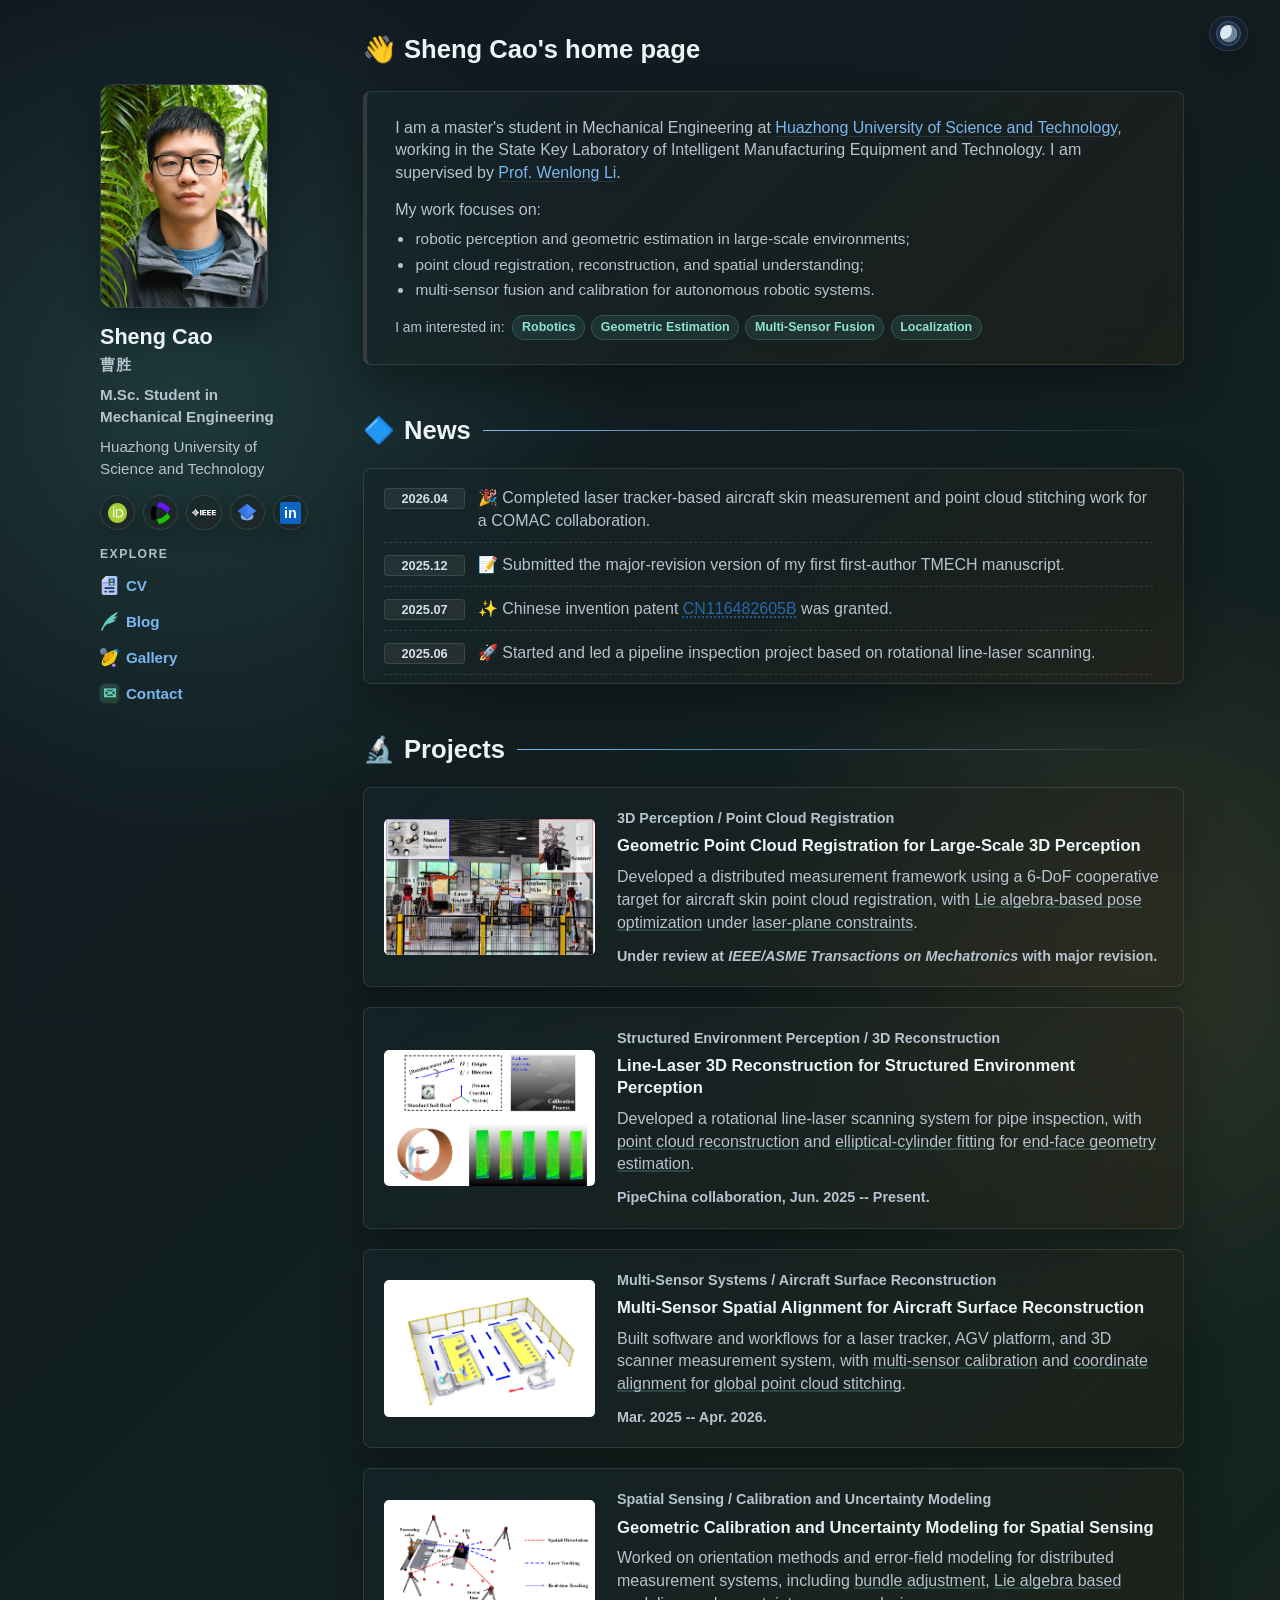
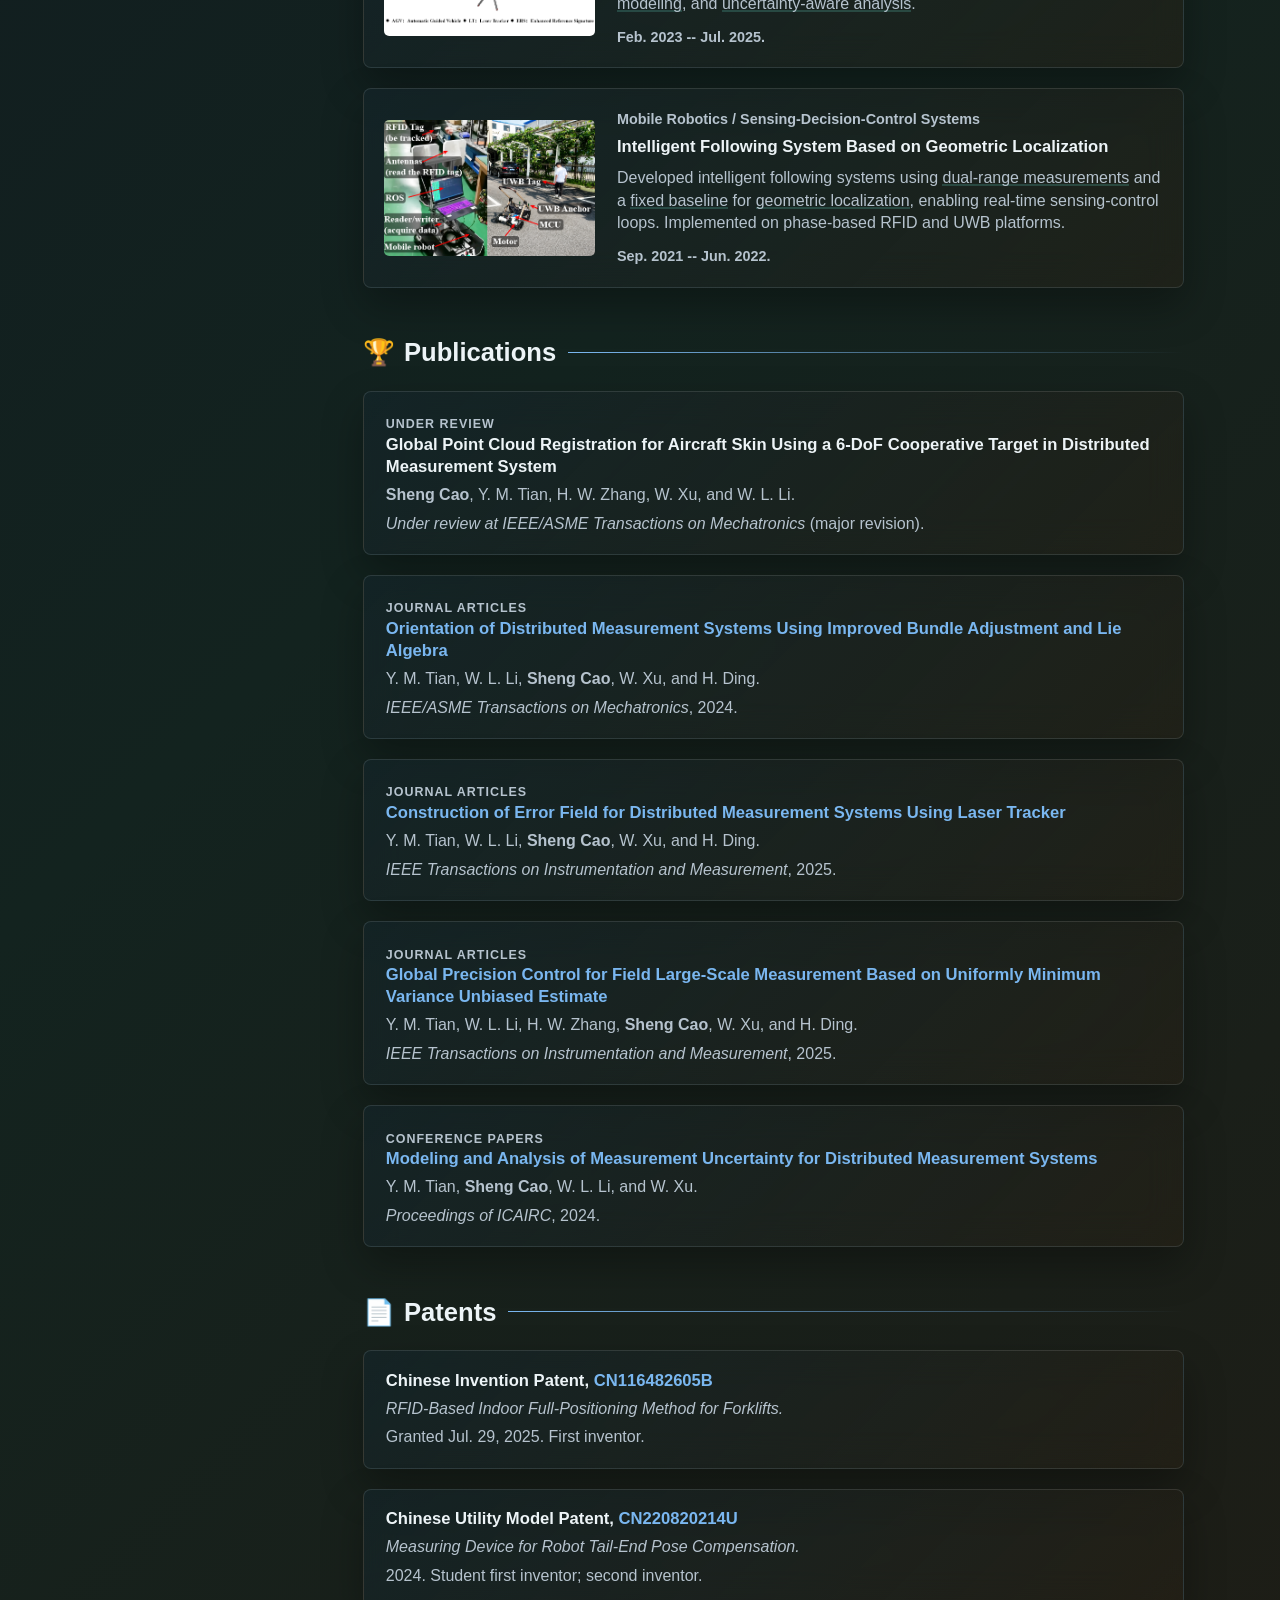
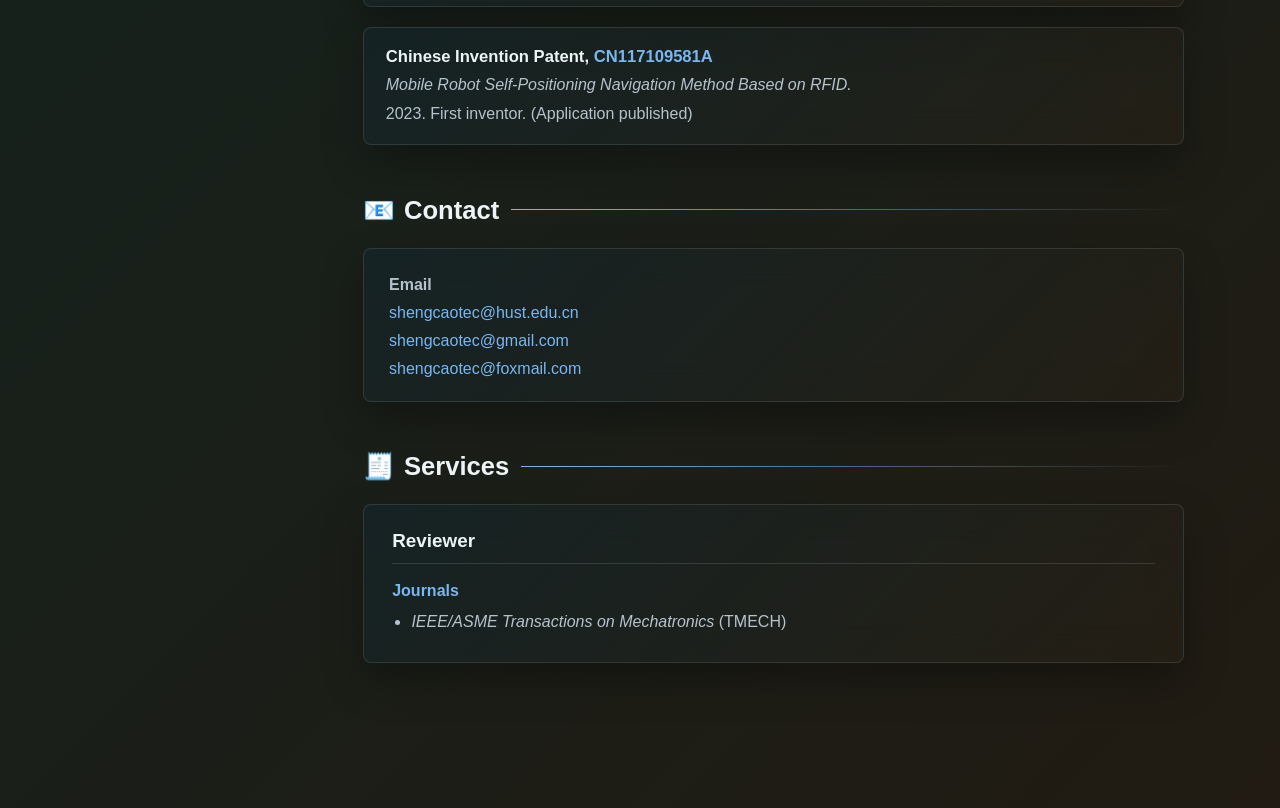
==== commit 6b9e5099: "以html替换json" ====
--- a/index.html
+++ b/index.html
@@ -122,7 +122,56 @@
           <div class="home-section__heading">
             <h2 id="news-heading"><span aria-hidden="true">&#128311;</span> News</h2>
           </div>
-          <div class="news-card" data-news-list aria-live="polite"></div>
+          <div class="news-card" data-news-list aria-live="polite">
+            <article class="news-item">
+              <time datetime="2026-04">2026.04</time>
+              <p><span class="news-item__icon" aria-hidden="true">&#127881;</span> Completed laser tracker-based aircraft skin measurement and point cloud stitching work for a COMAC collaboration.</p>
+            </article>
+            <article class="news-item">
+              <time datetime="2025-12">2025.12</time>
+              <p><span class="news-item__icon" aria-hidden="true">&#128221;</span> Submitted the major-revision version of my first first-author TMECH manuscript.</p>
+            </article>
+            <article class="news-item">
+              <time datetime="2025-07">2025.07</time>
+              <p><span class="news-item__icon" aria-hidden="true">&#10024;</span> Chinese invention patent <a href="https://patents.google.com/patent/CN116482605B" target="_blank" rel="noreferrer">CN116482605B</a> was granted.</p>
+            </article>
+            <article class="news-item">
+              <time datetime="2025-06">2025.06</time>
+              <p><span class="news-item__icon" aria-hidden="true">&#128640;</span> Started and led a pipeline inspection project based on rotational line-laser scanning.</p>
+            </article>
+            <article class="news-item">
+              <time datetime="2025-04">2025.04</time>
+              <p><span class="news-item__icon" aria-hidden="true">&#128196;</span> Completed my first first-author manuscript, extending my undergraduate thesis, and submitted it to TMECH.</p>
+            </article>
+            <article class="news-item">
+              <time datetime="2024-10">2024.10</time>
+              <p><span class="news-item__icon" aria-hidden="true">&#9992;&#65039;</span> Joined a COMAC collaboration on laser tracker-based aircraft skin measurement.</p>
+            </article>
+            <article class="news-item">
+              <time datetime="2024-07">2024.07</time>
+              <p><span class="news-item__icon" aria-hidden="true">&#9997;&#65039;</span> Started contributing to paper writing as a co-author and technical contributor.</p>
+            </article>
+            <article class="news-item">
+              <time datetime="2024-06">2024.06</time>
+              <p><span class="news-item__icon" aria-hidden="true">&#127891;</span> Received my B.Eng. degree and was honored as an Outstanding Graduate.</p>
+            </article>
+            <article class="news-item">
+              <time datetime="2023-10">2023.10</time>
+              <p><span class="news-item__icon" aria-hidden="true">&#128300;</span> Started research on large-scale measurement under the guidance of senior colleague Yaming Tian, with plans for an undergraduate thesis.</p>
+            </article>
+            <article class="news-item">
+              <time datetime="2023-09">2023.09</time>
+              <p><span class="news-item__icon" aria-hidden="true">&#127891;</span> Recommended for postgraduate study at HUST and joined Prof. Wenlong Li's team in the School of Mechanical Science and Engineering.</p>
+            </article>
+            <article class="news-item">
+              <time datetime="2023-07">2023.07</time>
+              <p><span class="news-item__icon" aria-hidden="true">&#129462;</span> Interned at the National Innovation Institute of Digital Design and Manufacturing, working on intelligent robotic-arm grasping.</p>
+            </article>
+            <article class="news-item">
+              <time datetime="2022-07">2022.07</time>
+              <p><span class="news-item__icon" aria-hidden="true">&#128118;</span> Interned at Hubei Yangtian Baby Carriage Co., Ltd., working on an intelligent following baby carriage project.</p>
+            </article>
+          </div>
         </section>
 
         <section class="home-section" aria-labelledby="projects-heading">
--- a/assets/css/index.css
+++ b/assets/css/index.css
@@ -96,7 +96,7 @@
 }
 
 .profile-card__links {
-  margin-top: 1.35rem;
+  margin-top: 1rem;
   display: grid;
   gap: 0.72rem;
 }
@@ -109,13 +109,13 @@
 }
 
 .profile-card__pages {
-  margin-top: 1.5rem;
+  margin-top: 1rem;
   display: grid;
-  gap: 0.72rem;
+  gap: 0.36rem;
 }
 
 .profile-card__pages-title {
-  margin: 0 0 0.2rem;
+  margin: 0 0 0.05rem;
   color: var(--home-muted);
   font-size: 0.76rem;
   font-weight: 900;
@@ -130,8 +130,8 @@
   gap: 0.75rem;
   width: fit-content;
   max-width: 100%;
-  min-height: 2.35rem;
-  padding: 0.14rem 0;
+  min-height: 1.9rem;
+  padding: 0.05rem 0;
   border: 0;
   border-radius: 0;
   background: transparent;
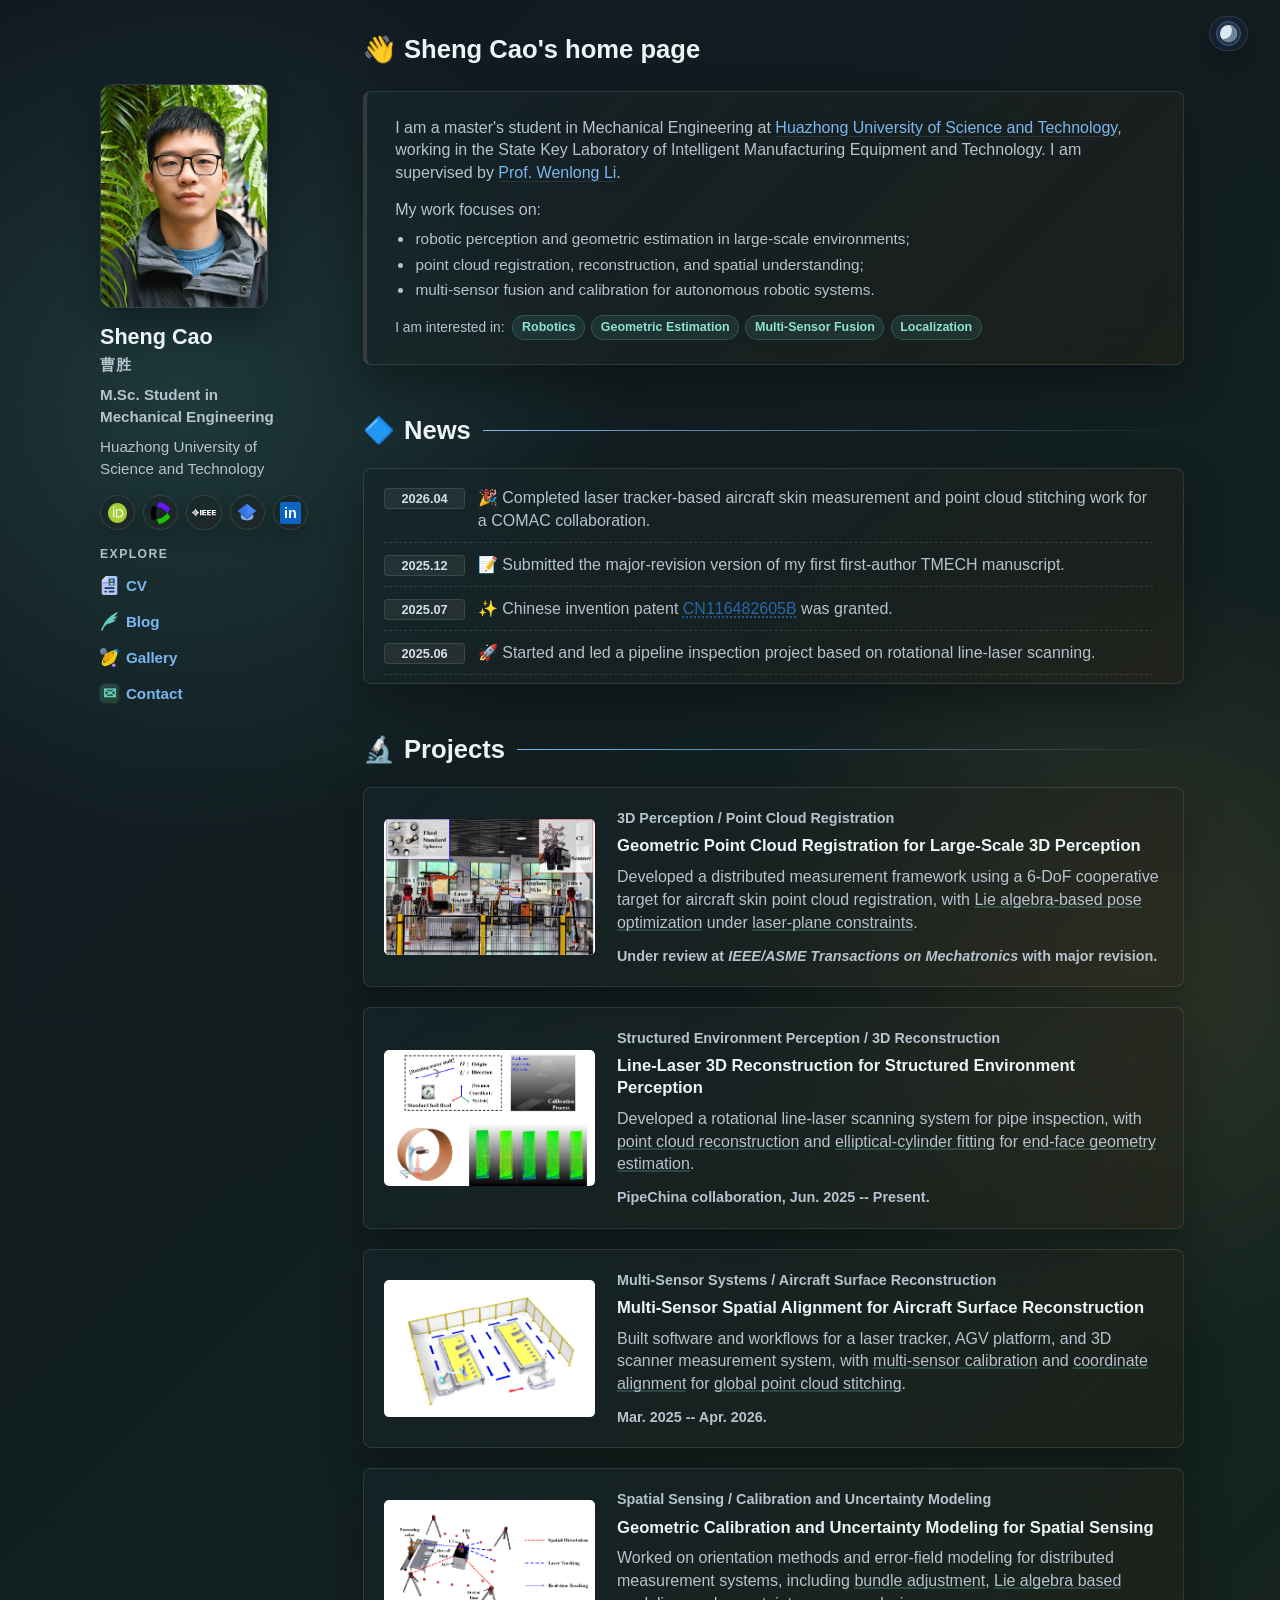
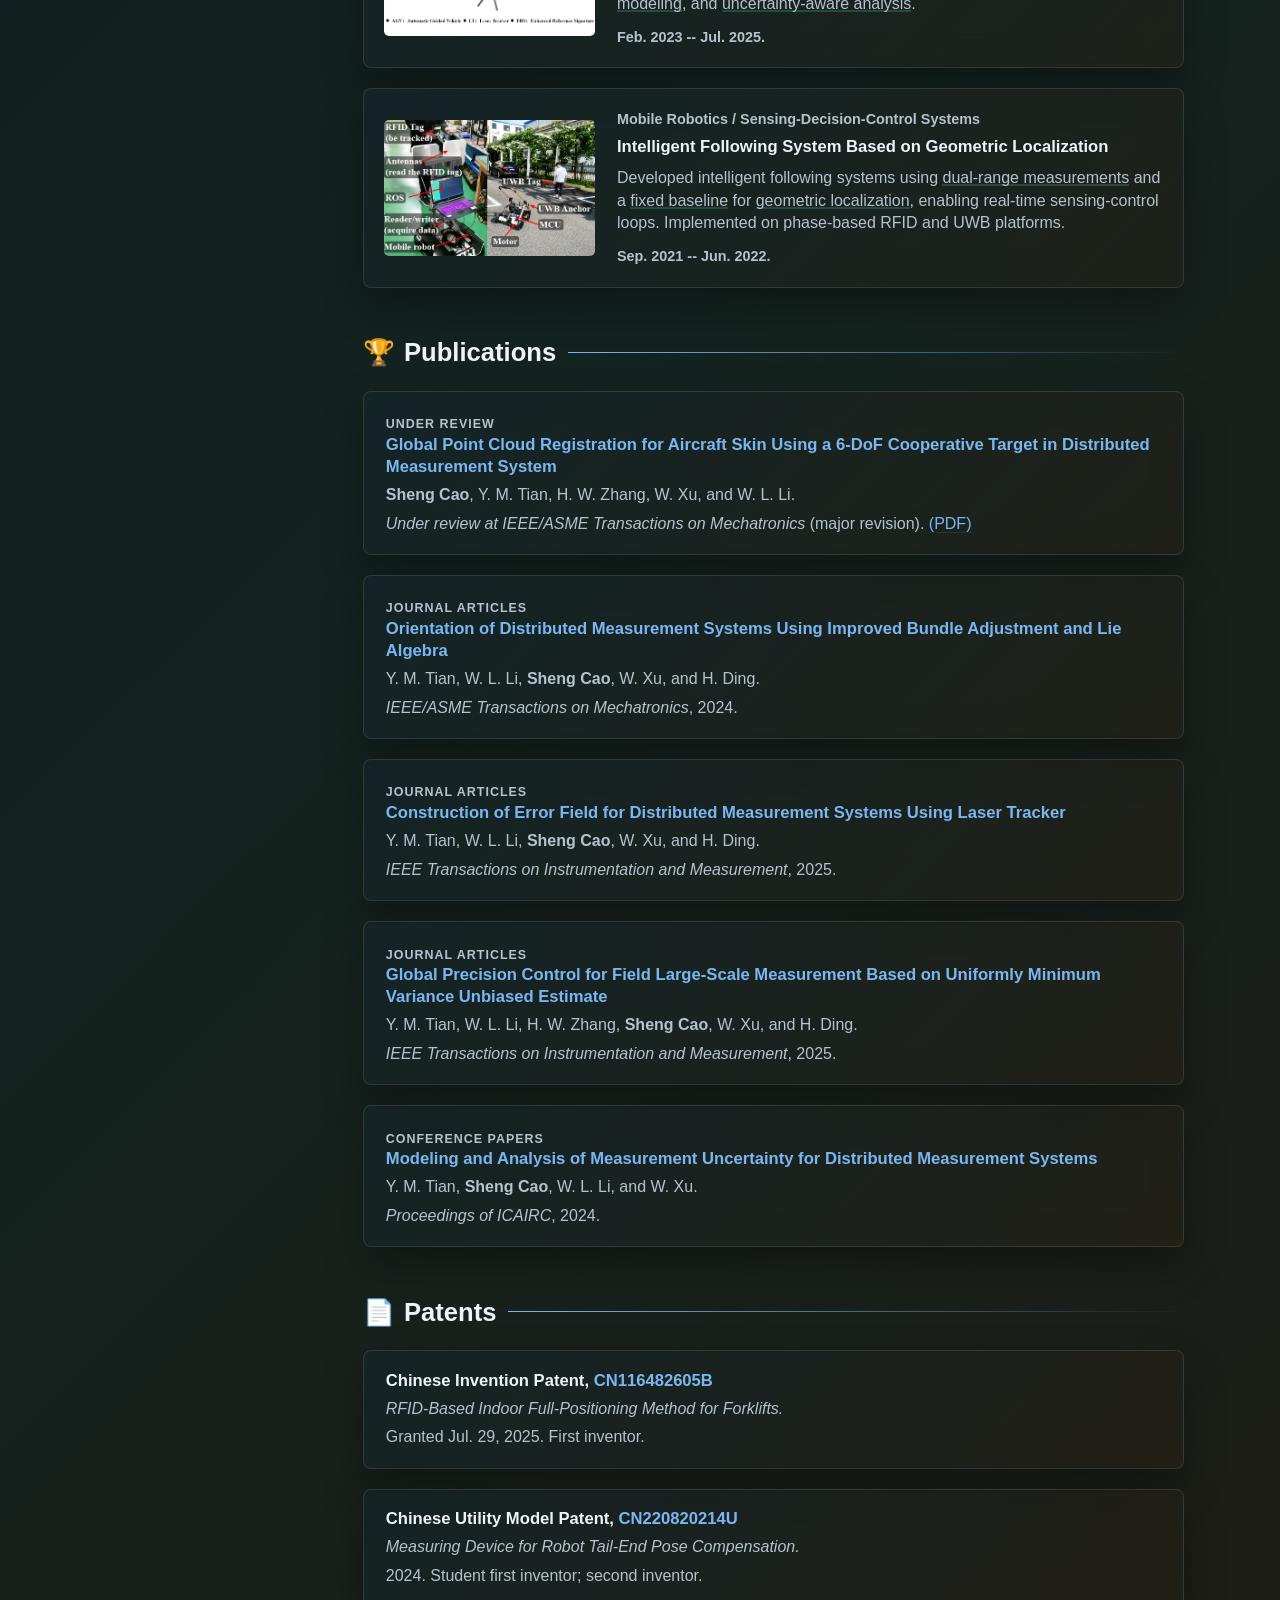
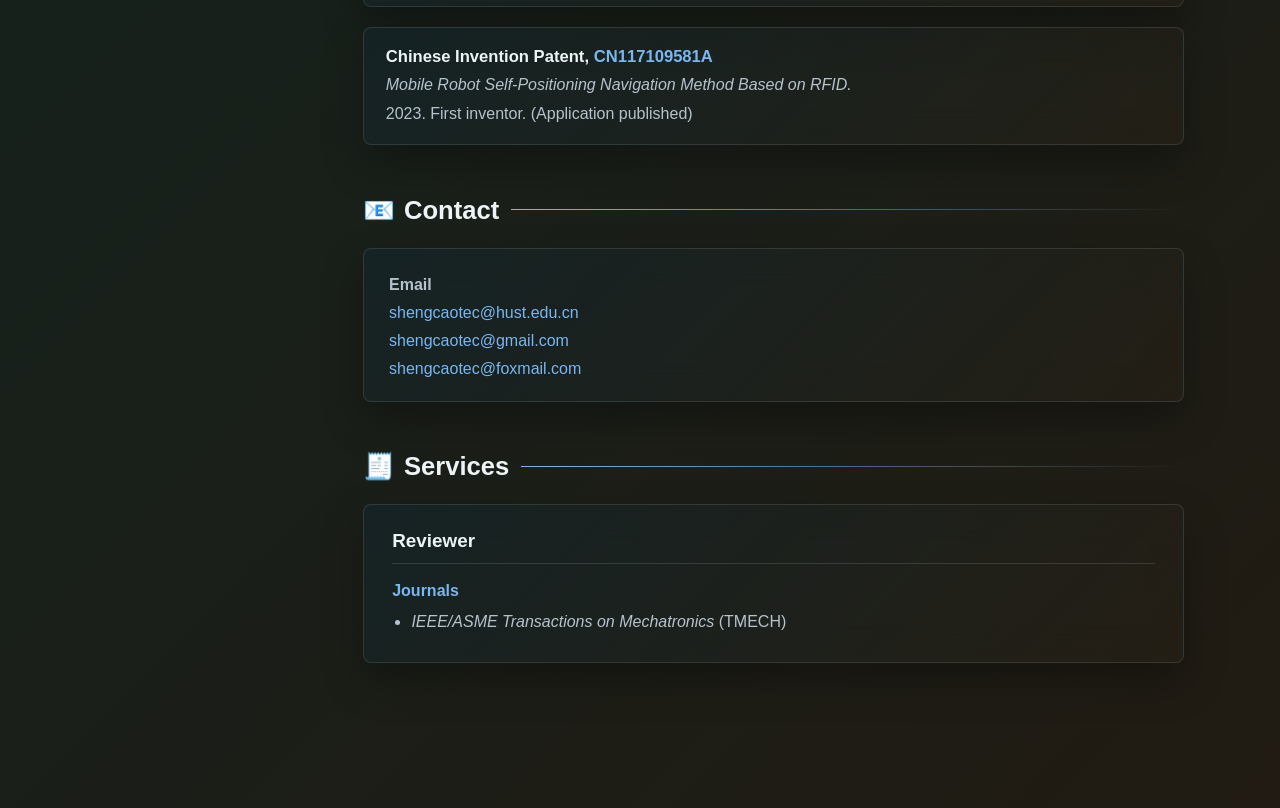
==== commit 32e7743a: "pdf" ====
--- a/index.html
+++ b/index.html
@@ -249,9 +249,9 @@
           <div class="publication-card-list">
             <article class="publication-card">
               <p class="publication-card__category">Under Review</p>
-              <h3>Global Point Cloud Registration for Aircraft Skin Using a 6-DoF Cooperative Target in Distributed Measurement System</h3>
+              <h3><a href="PDF/%28TMECH-10-2025-22353%29_revised%20manuscript%20without%20tracked%20changes.pdf" target="_blank" rel="noreferrer">Global Point Cloud Registration for Aircraft Skin Using a 6-DoF Cooperative Target in Distributed Measurement System</a></h3>
               <p><strong>Sheng Cao</strong>, Y. M. Tian, H. W. Zhang, W. Xu, and W. L. Li.</p>
-              <p><em>Under review at IEEE/ASME Transactions on Mechatronics</em> (major revision).</p>
+              <p><em>Under review at IEEE/ASME Transactions on Mechatronics</em> (major revision). <a href="PDF/%28TMECH-10-2025-22353%29_revised%20manuscript%20without%20tracked%20changes.pdf" target="_blank" rel="noreferrer">(PDF)</a></p>
             </article>
             <article class="publication-card">
               <p class="publication-card__category">Journal Articles</p>
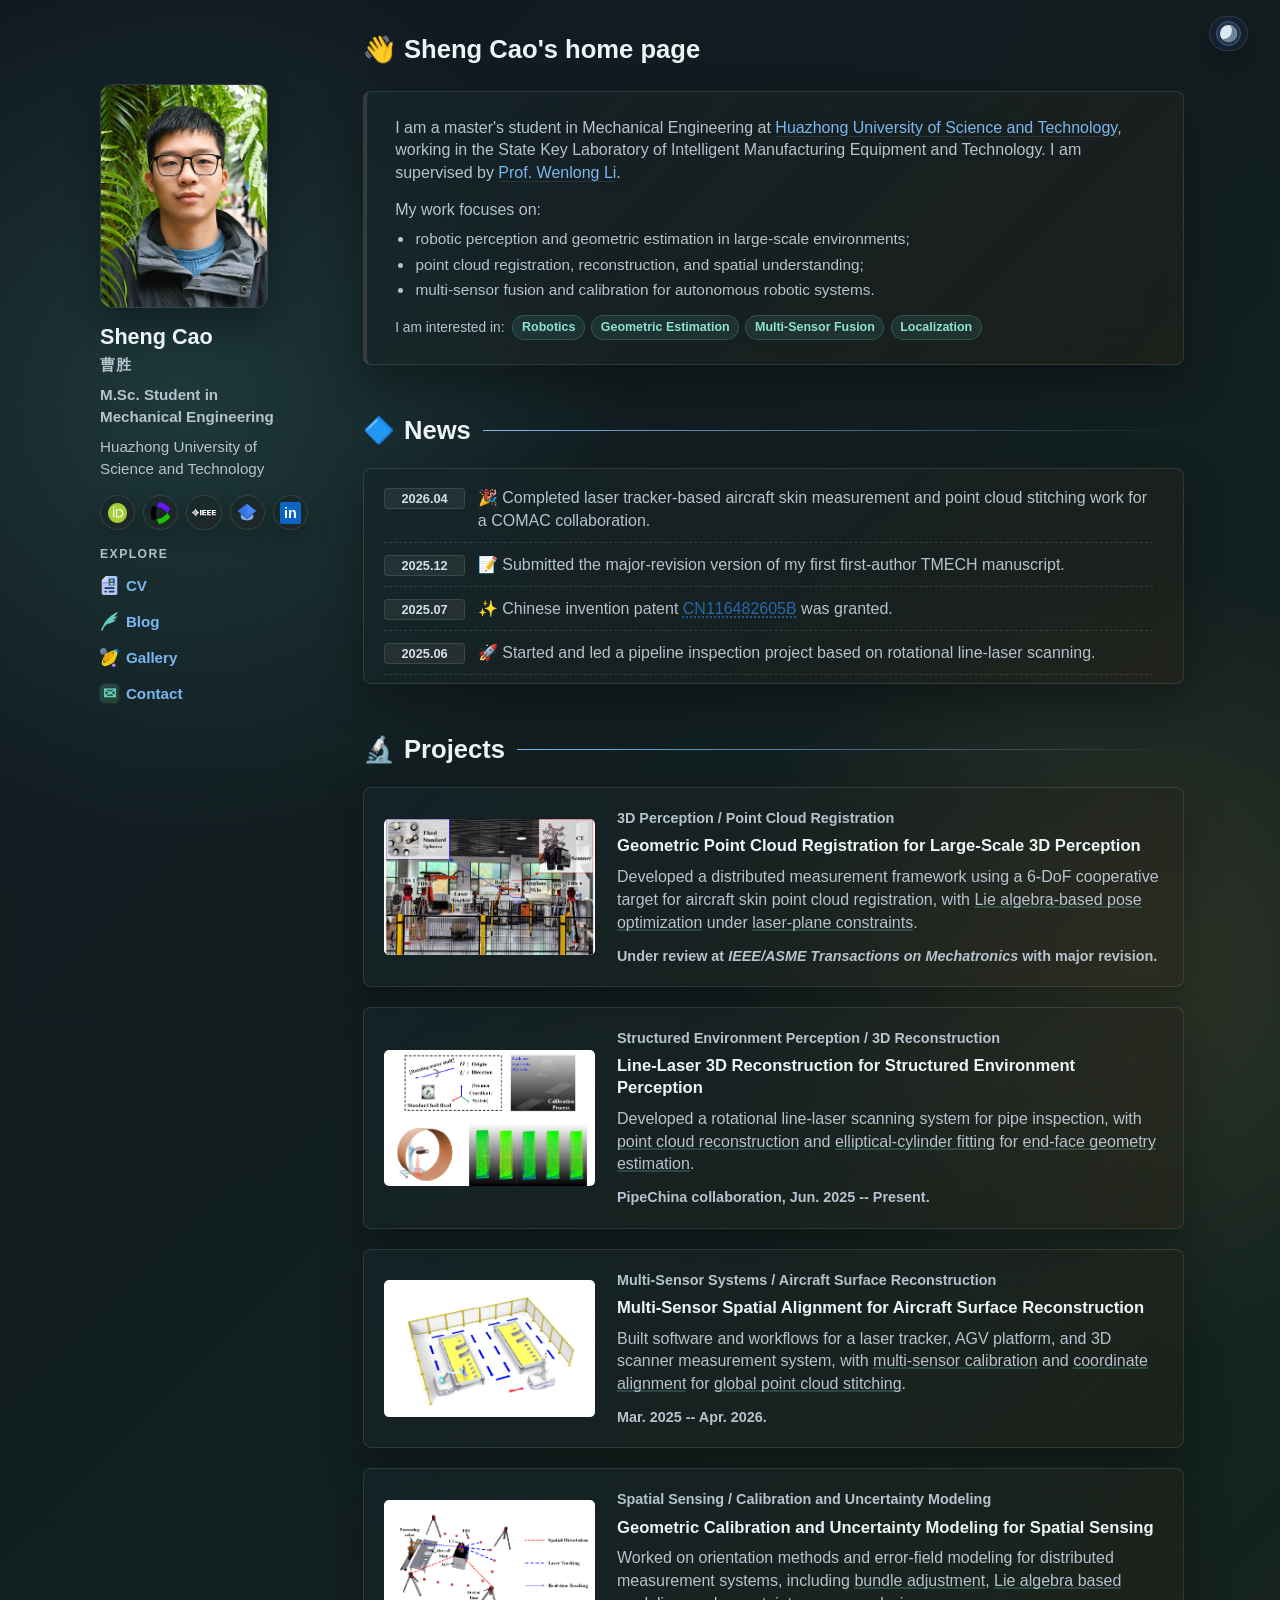
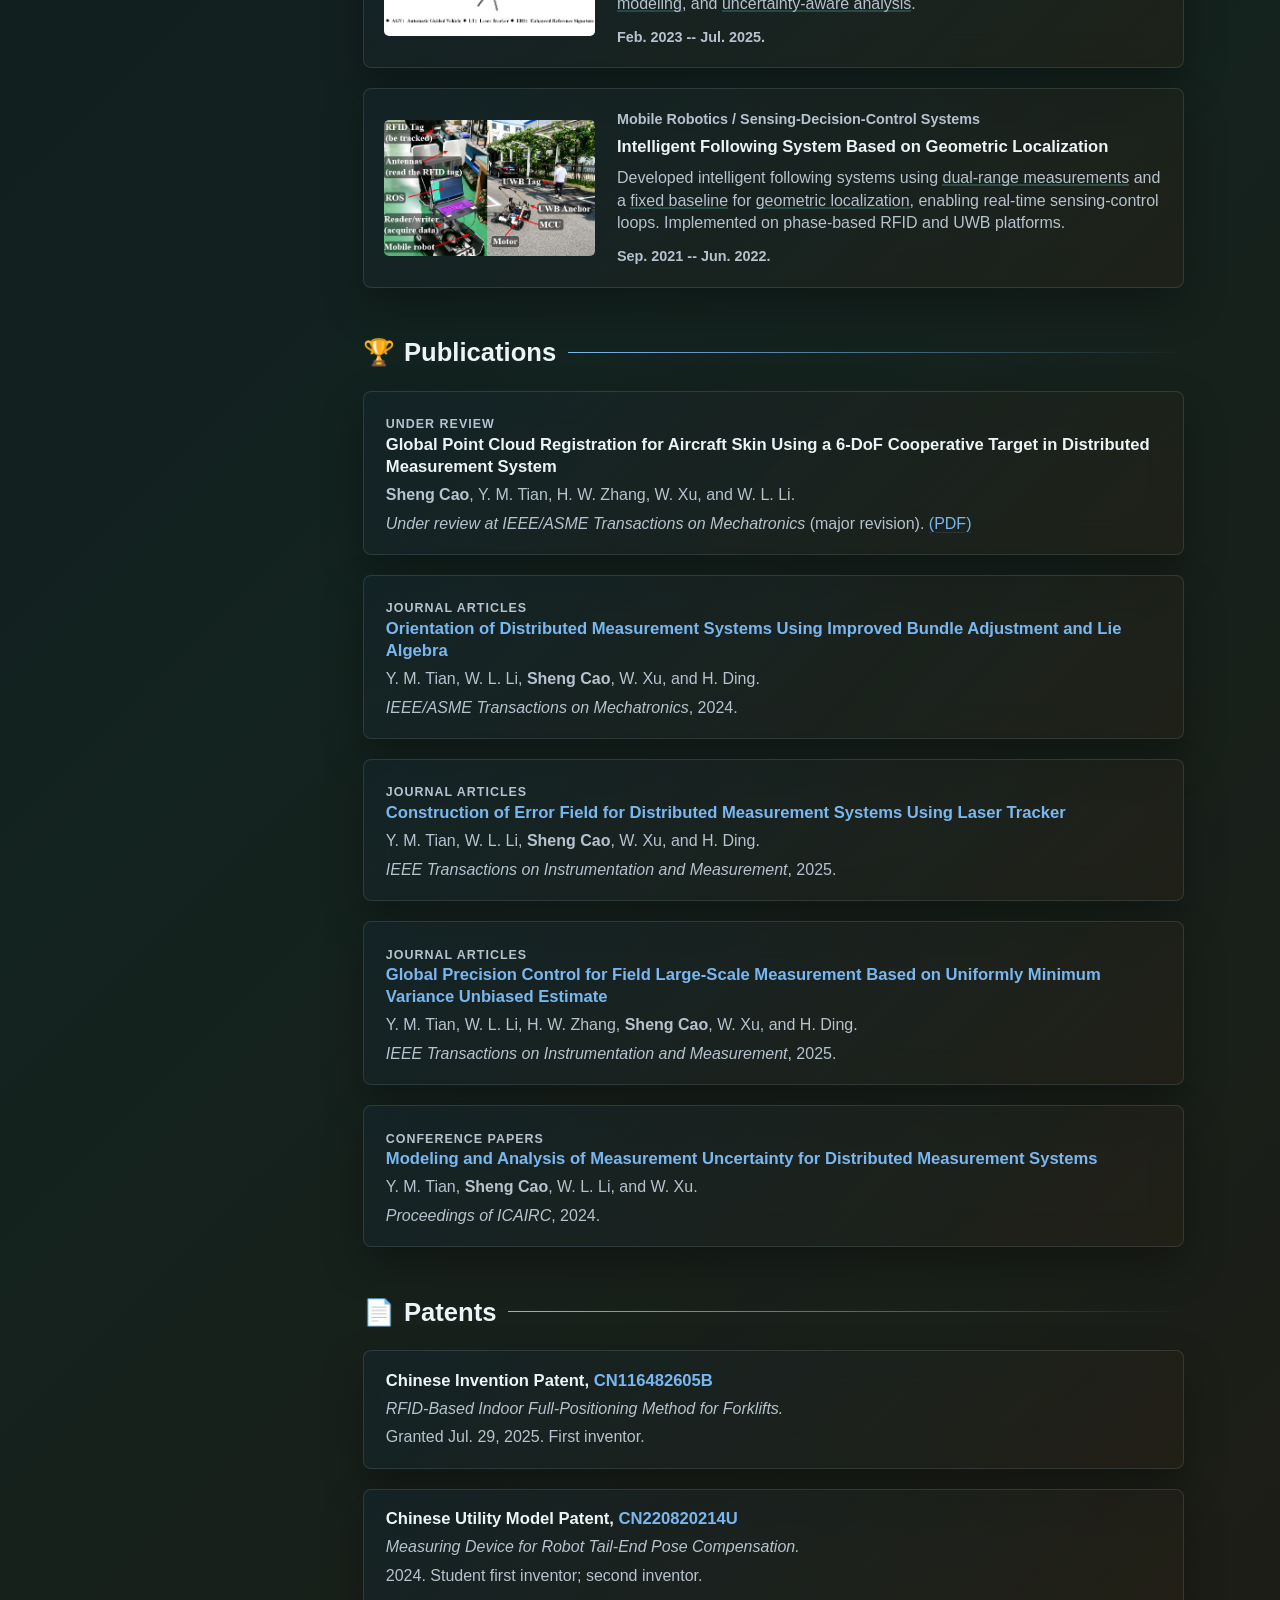
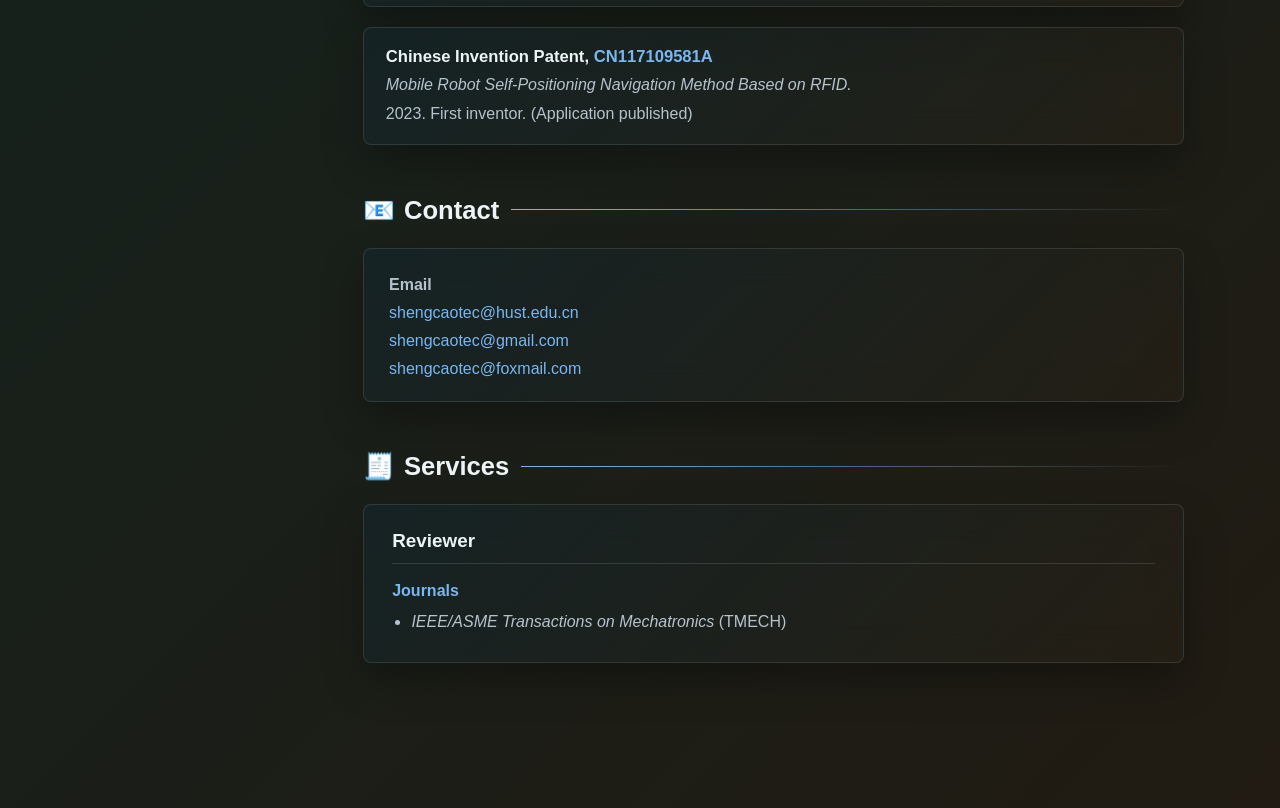
==== commit df460e4c: "pdf修改" ====
--- a/index.html
+++ b/index.html
@@ -249,9 +249,9 @@
           <div class="publication-card-list">
             <article class="publication-card">
               <p class="publication-card__category">Under Review</p>
-              <h3><a href="PDF/%28TMECH-10-2025-22353%29_revised%20manuscript%20without%20tracked%20changes.pdf" target="_blank" rel="noreferrer">Global Point Cloud Registration for Aircraft Skin Using a 6-DoF Cooperative Target in Distributed Measurement System</a></h3>
+              <h3>Global Point Cloud Registration for Aircraft Skin Using a 6-DoF Cooperative Target in Distributed Measurement System</h3>
               <p><strong>Sheng Cao</strong>, Y. M. Tian, H. W. Zhang, W. Xu, and W. L. Li.</p>
-              <p><em>Under review at IEEE/ASME Transactions on Mechatronics</em> (major revision). <a href="PDF/%28TMECH-10-2025-22353%29_revised%20manuscript%20without%20tracked%20changes.pdf" target="_blank" rel="noreferrer">(PDF)</a></p>
+              <p><em>Under review at IEEE/ASME Transactions on Mechatronics</em> (major revision). <a href="https://github.com/csbebetter/shengcaotec/blob/master/PDF/%28TMECH-10-2025-22353%29_revised%20manuscript%20without%20tracked%20changes.pdf" target="_blank" rel="noreferrer">(PDF)</a></p>
             </article>
             <article class="publication-card">
               <p class="publication-card__category">Journal Articles</p>
@@ -330,10 +330,7 @@
         </section>
 
         <section class="visitor-map" aria-label="Visitor map">
-          <div class="visitor-map__widget">
-            <script type="text/javascript" id="clustrmaps"
-              src="//clustrmaps.com/map_v2.js?d=6WPCN_Xn65LDths1m8oYZ9yTK-pUgeJutMDhXdS6-dw&cl=ffffff&w=a">
-            </script>
+          <div class="visitor-map__widget" data-clustrmaps-widget>
           </div>
         </section>
       </div>
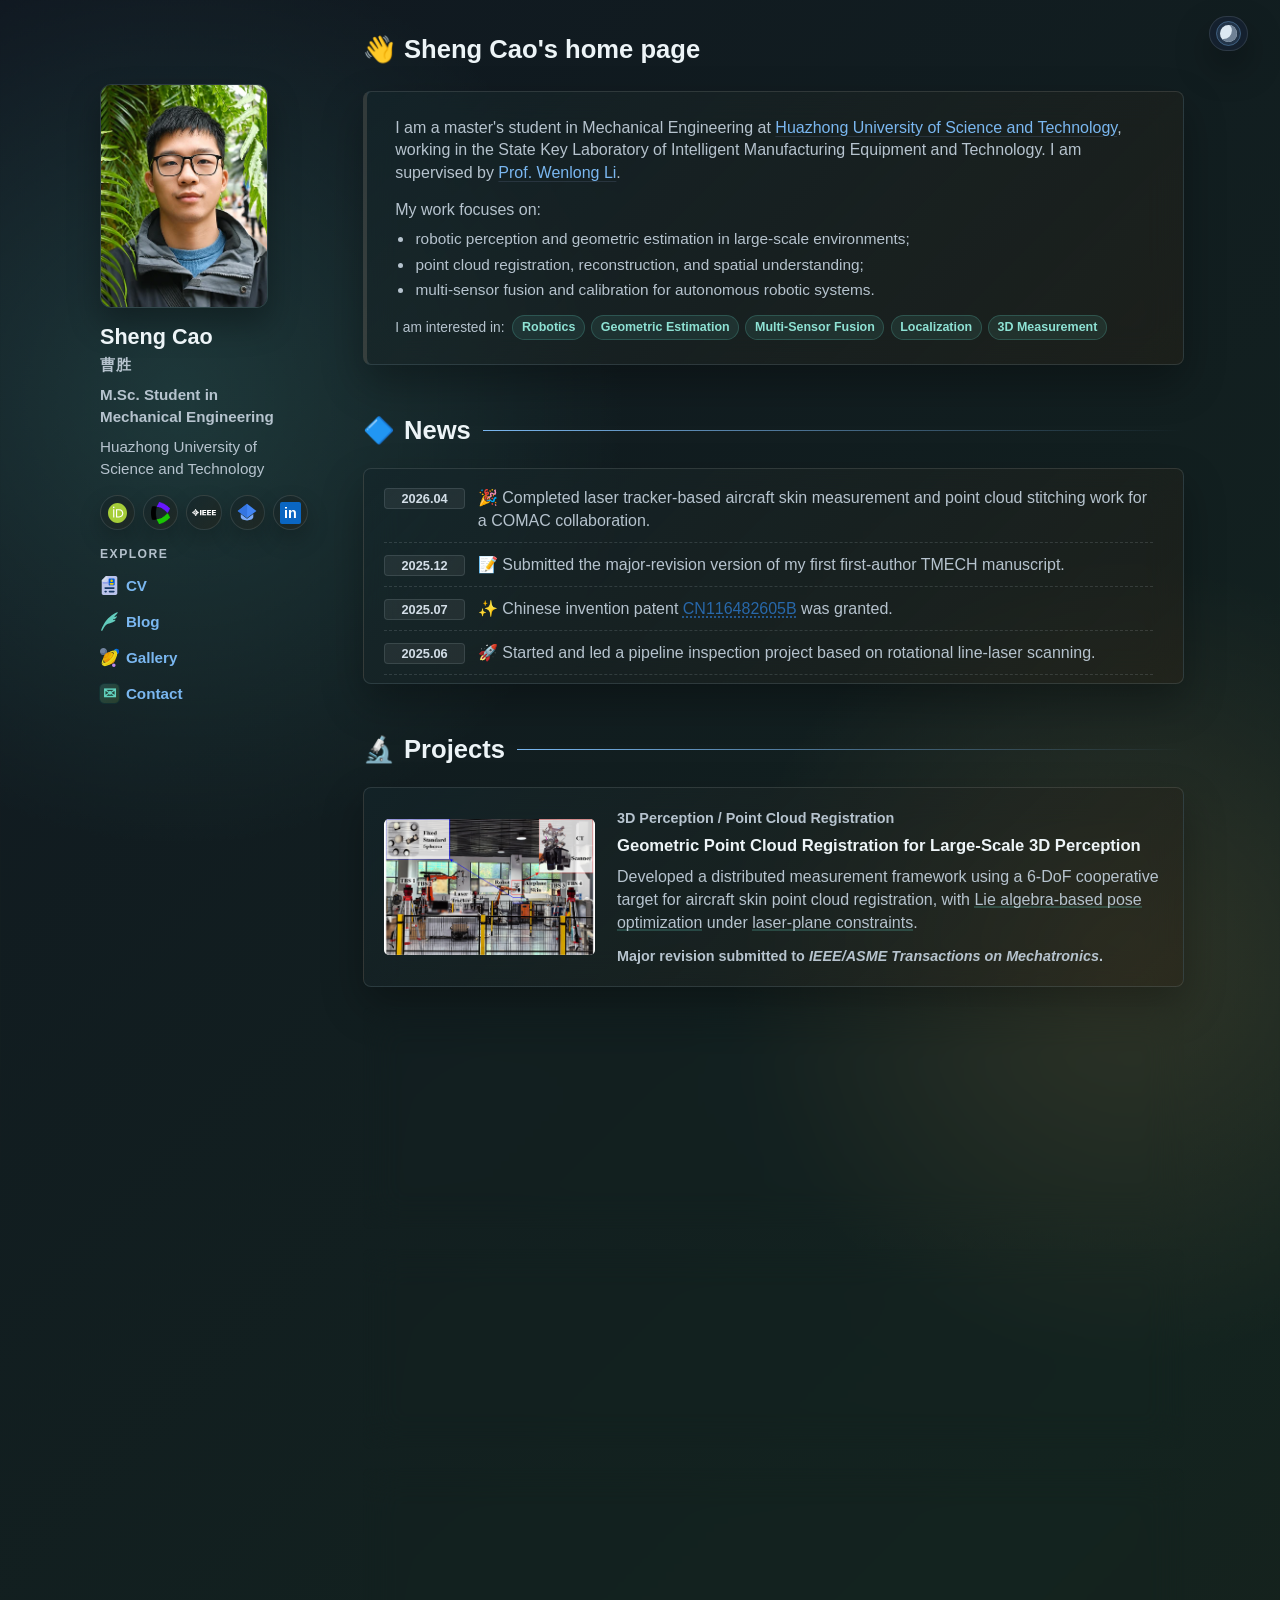
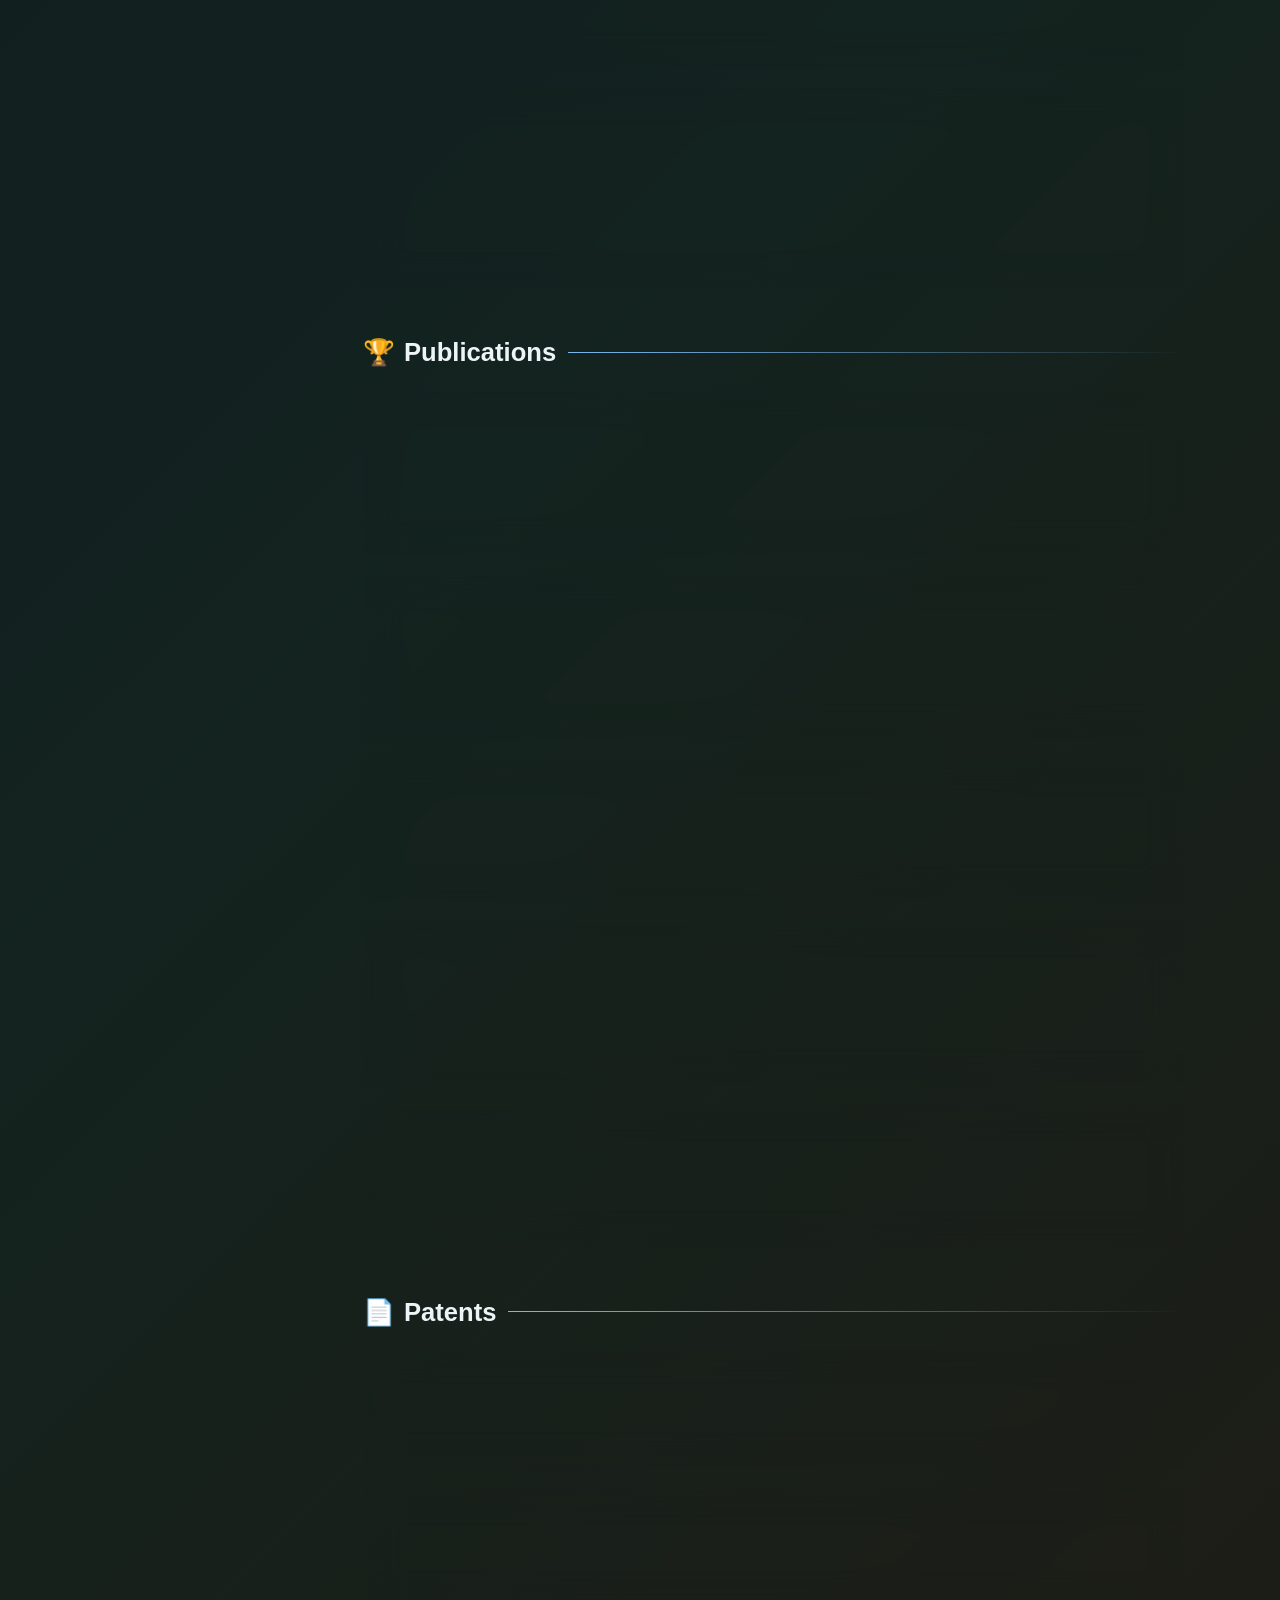
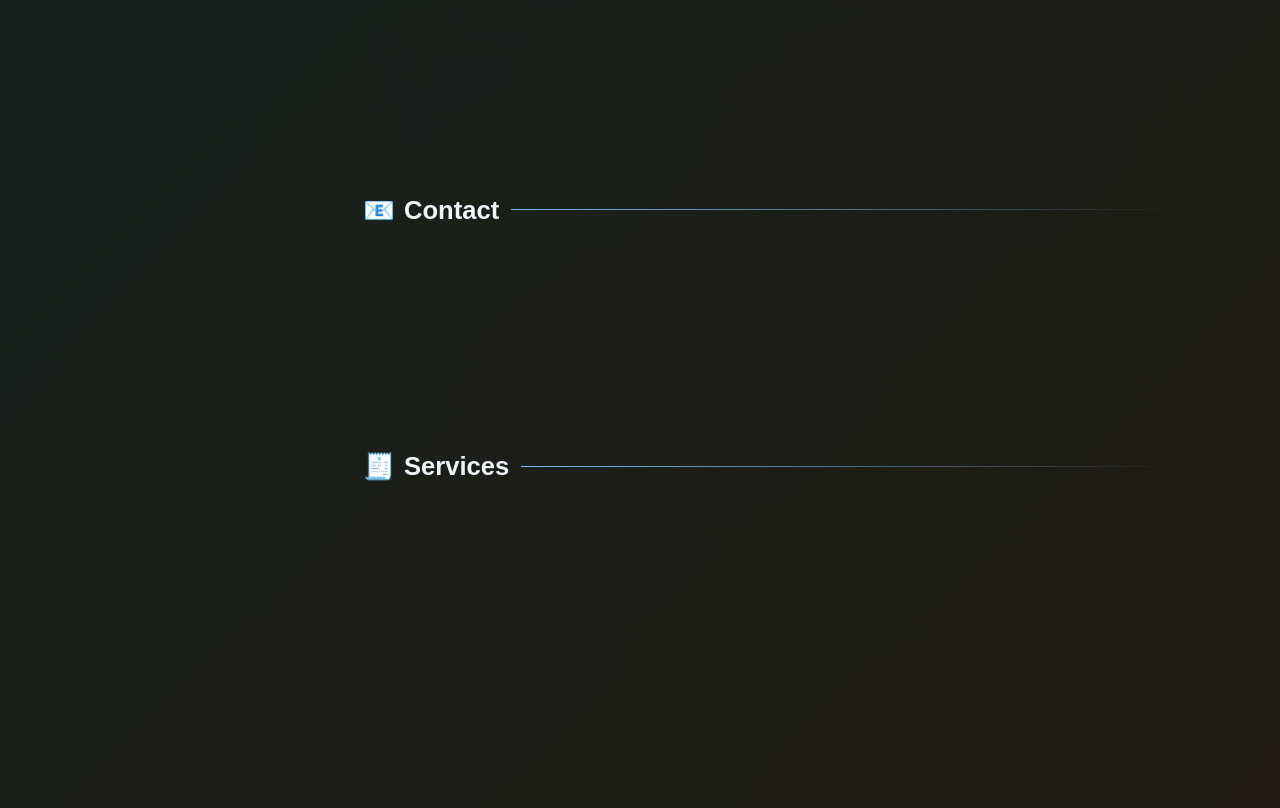
==== commit cf4af943: "增加3D measurement" ====
--- a/index.html
+++ b/index.html
@@ -113,6 +113,7 @@
               <span>Geometric Estimation</span>
               <span>Multi-Sensor Fusion</span>
               <span>Localization</span>
+              <span>3D Measurement</span>
               </div>
             </div>
           </div>
@@ -188,7 +189,7 @@
                 <p>
                   Developed a distributed measurement framework using a 6-DoF cooperative target for aircraft skin point cloud registration, with <span class="method-key">Lie algebra-based pose optimization</span> under <span class="method-key">laser-plane constraints</span>.
                 </p>
-                <p class="project-card__status">Under review at <em>IEEE/ASME Transactions on Mechatronics</em> with major revision.</p>
+                <p class="project-card__status">Major revision submitted to <em>IEEE/ASME Transactions on Mechatronics</em>.</p>
               </div>
             </article>
 
@@ -248,10 +249,10 @@
           </div>
           <div class="publication-card-list">
             <article class="publication-card">
-              <p class="publication-card__category">Under Review</p>
+              <p class="publication-card__category">Major Revision Submitted</p>
               <h3>Global Point Cloud Registration for Aircraft Skin Using a 6-DoF Cooperative Target in Distributed Measurement System</h3>
               <p><strong>Sheng Cao</strong>, Y. M. Tian, H. W. Zhang, W. Xu, and W. L. Li.</p>
-              <p><em>Under review at IEEE/ASME Transactions on Mechatronics</em> (major revision). <a href="https://github.com/csbebetter/shengcaotec/blob/master/PDF/%28TMECH-10-2025-22353%29_revised%20manuscript%20without%20tracked%20changes.pdf" target="_blank" rel="noreferrer">(PDF)</a></p>
+              <p><em>IEEE/ASME Transactions on Mechatronics</em>, major revision submitted. <a href="https://github.com/csbebetter/shengcaotec/blob/master/PDF/TMECH-2025-revised-manuscript.pdf" target="_blank" rel="noreferrer">(PDF)</a></p>
             </article>
             <article class="publication-card">
               <p class="publication-card__category">Journal Articles</p>
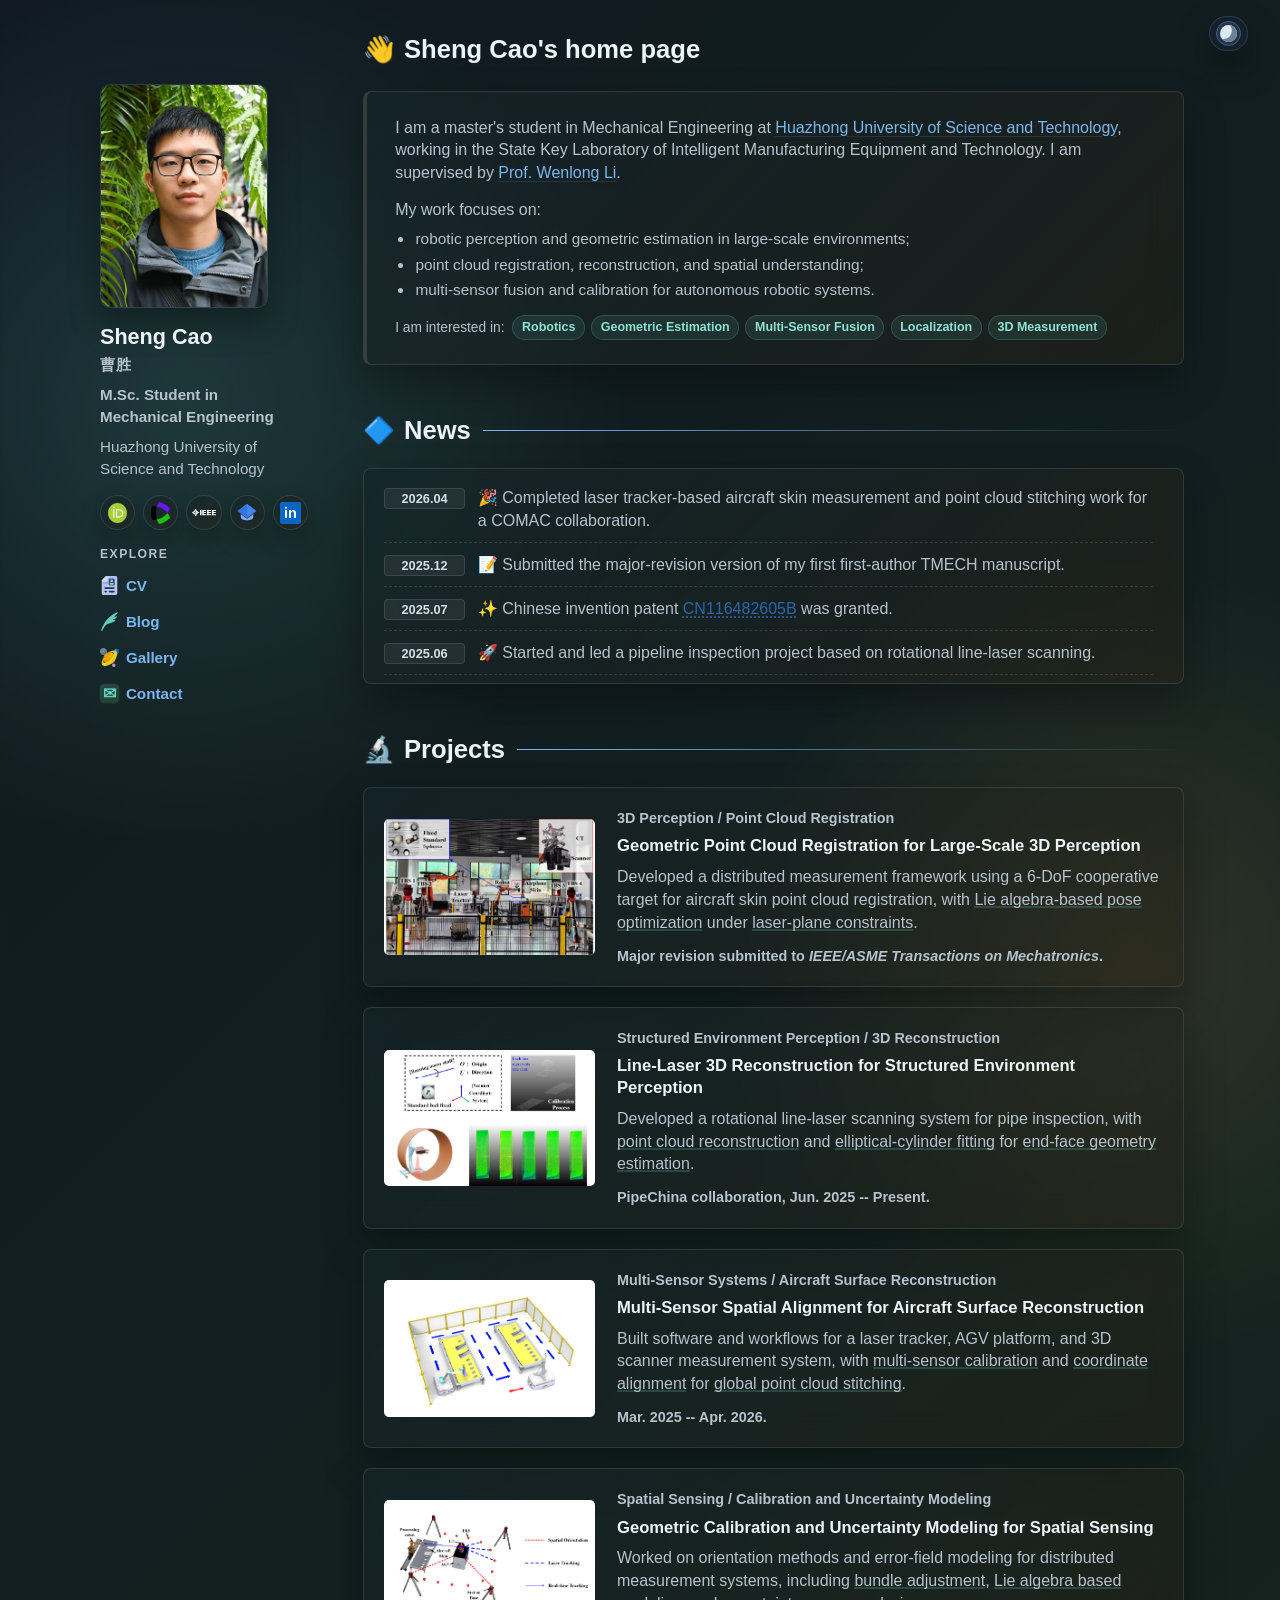
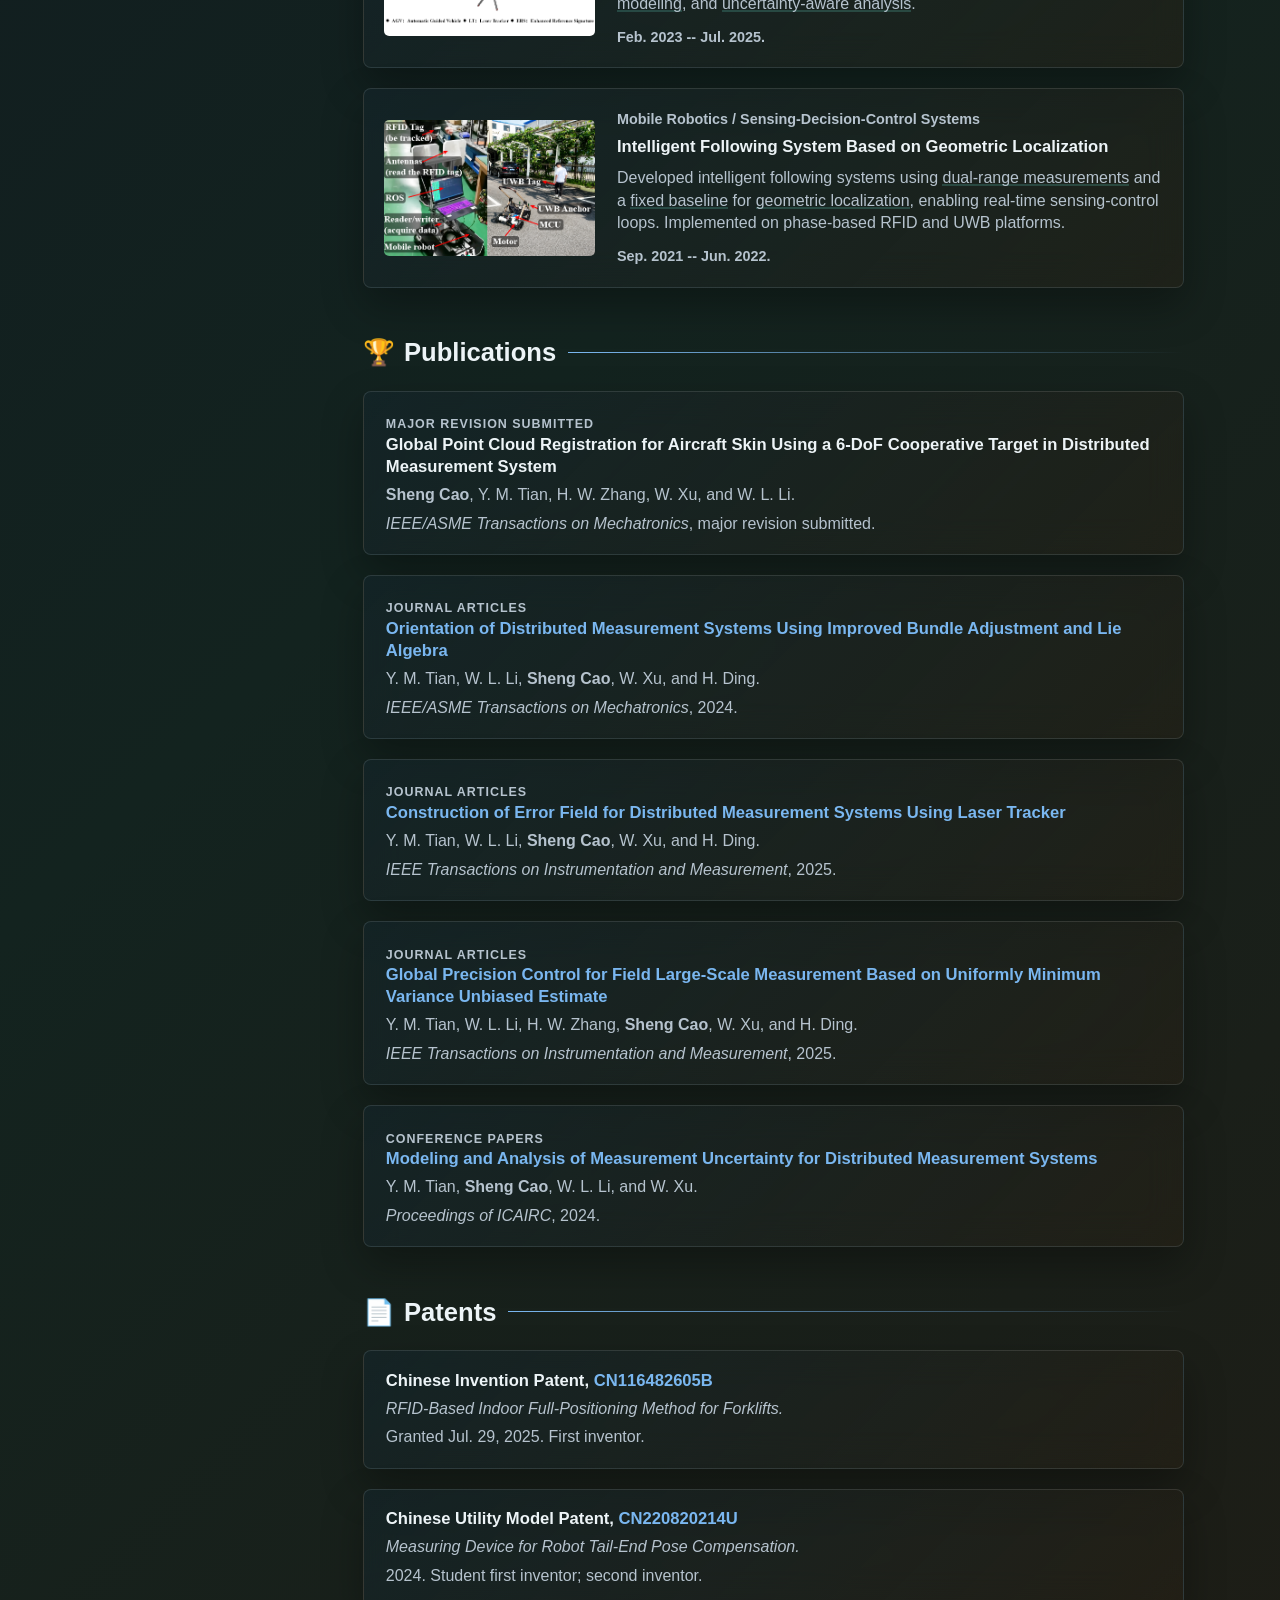
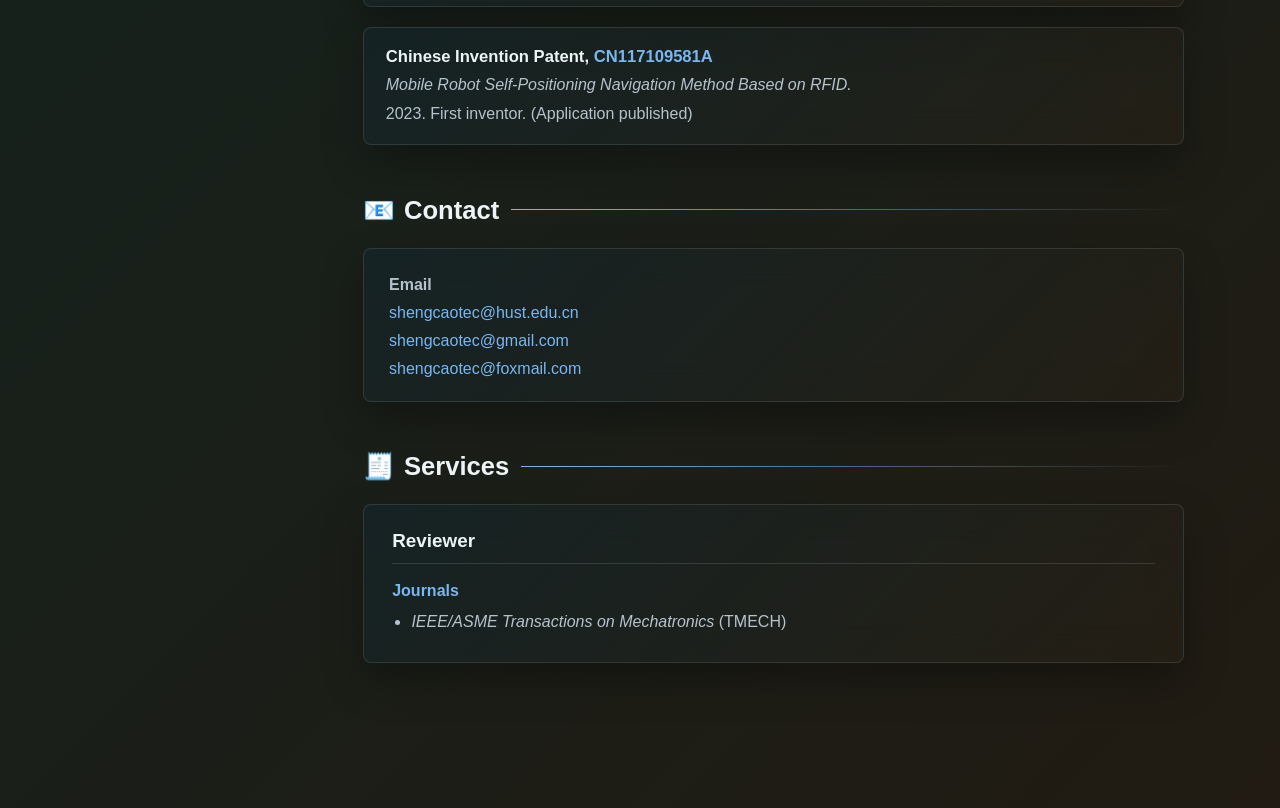
==== commit 511324d4: "避免版权风险" ====
--- a/index.html
+++ b/index.html
@@ -252,7 +252,7 @@
               <p class="publication-card__category">Major Revision Submitted</p>
               <h3>Global Point Cloud Registration for Aircraft Skin Using a 6-DoF Cooperative Target in Distributed Measurement System</h3>
               <p><strong>Sheng Cao</strong>, Y. M. Tian, H. W. Zhang, W. Xu, and W. L. Li.</p>
-              <p><em>IEEE/ASME Transactions on Mechatronics</em>, major revision submitted. <a href="https://github.com/csbebetter/shengcaotec/blob/master/PDF/TMECH-2025-revised-manuscript.pdf" target="_blank" rel="noreferrer">(PDF)</a></p>
+              <p><em>IEEE/ASME Transactions on Mechatronics</em>, major revision submitted. <!--<a href="https://github.com/csbebetter/shengcaotec/blob/master/PDF/TMECH-2025-revised-manuscript.pdf" target="_blank" rel="noreferrer">(PDF)</a>--></p>
             </article>
             <article class="publication-card">
               <p class="publication-card__category">Journal Articles</p>
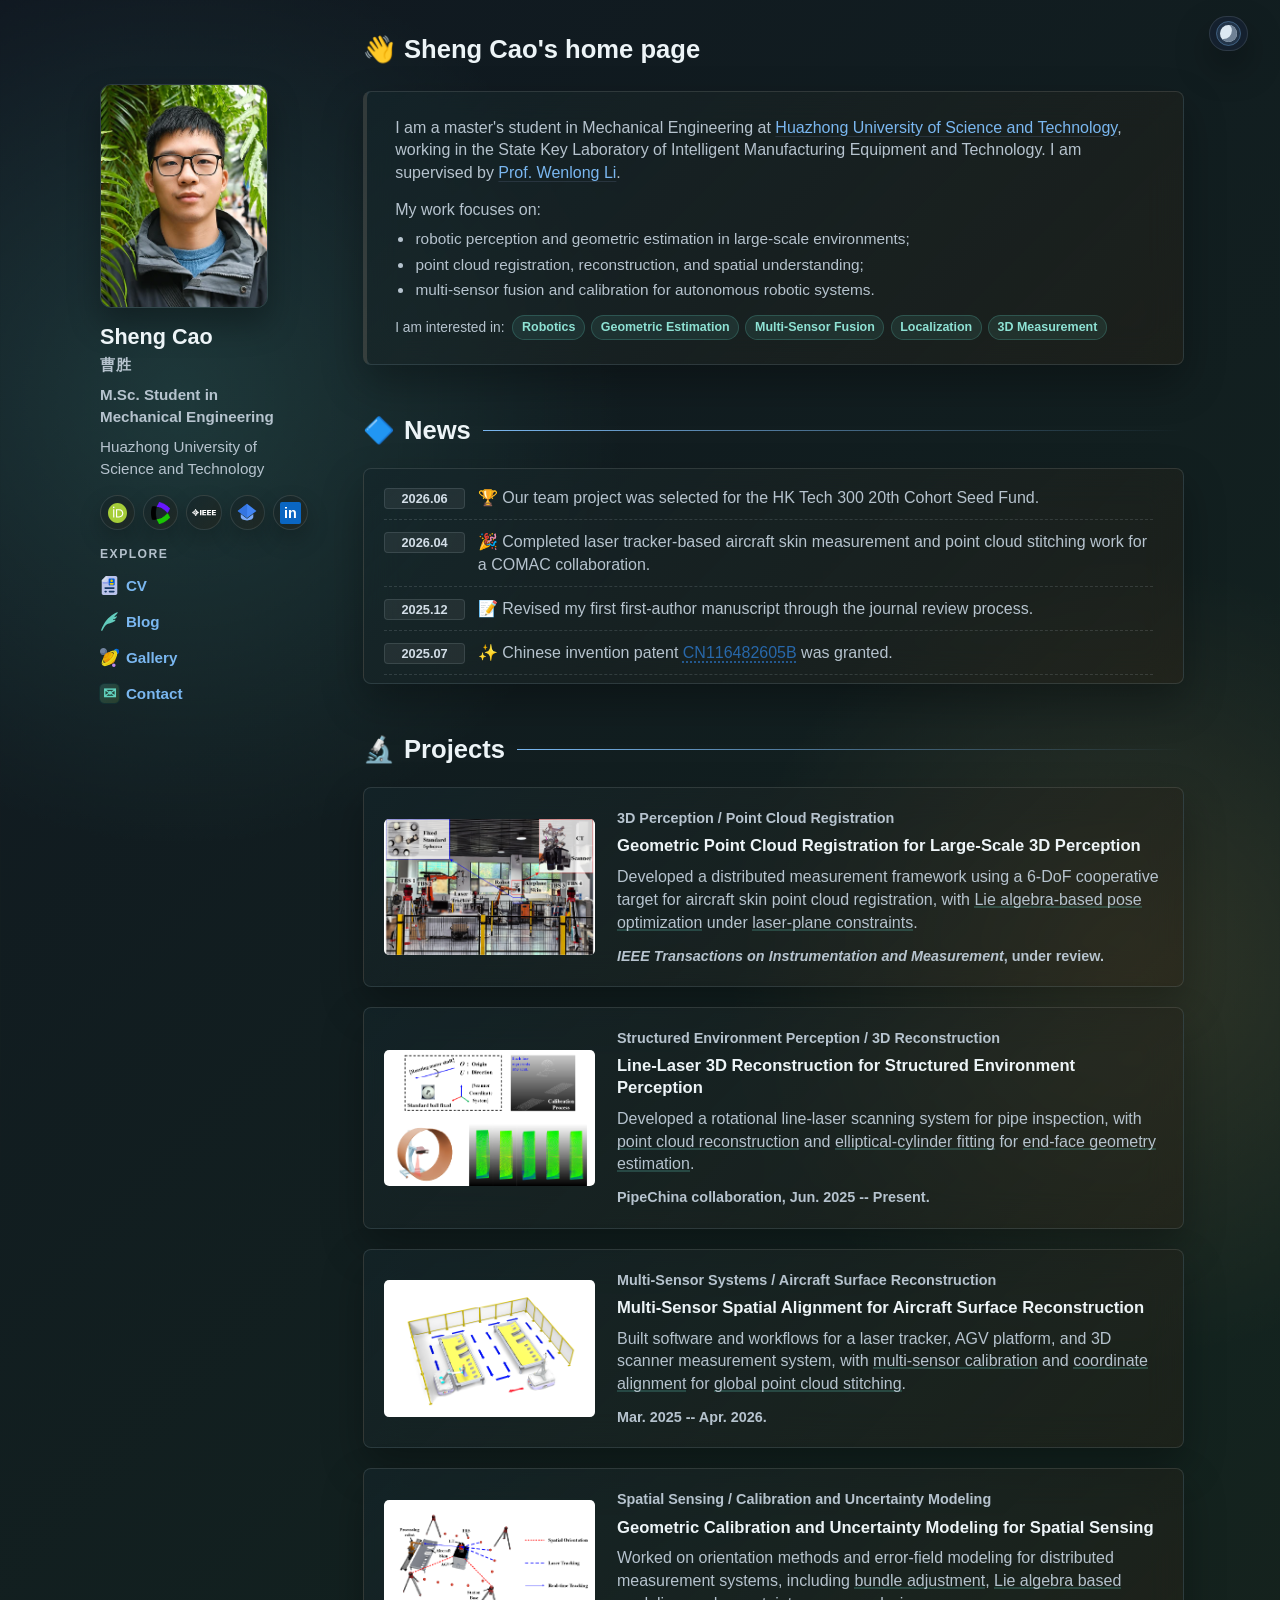
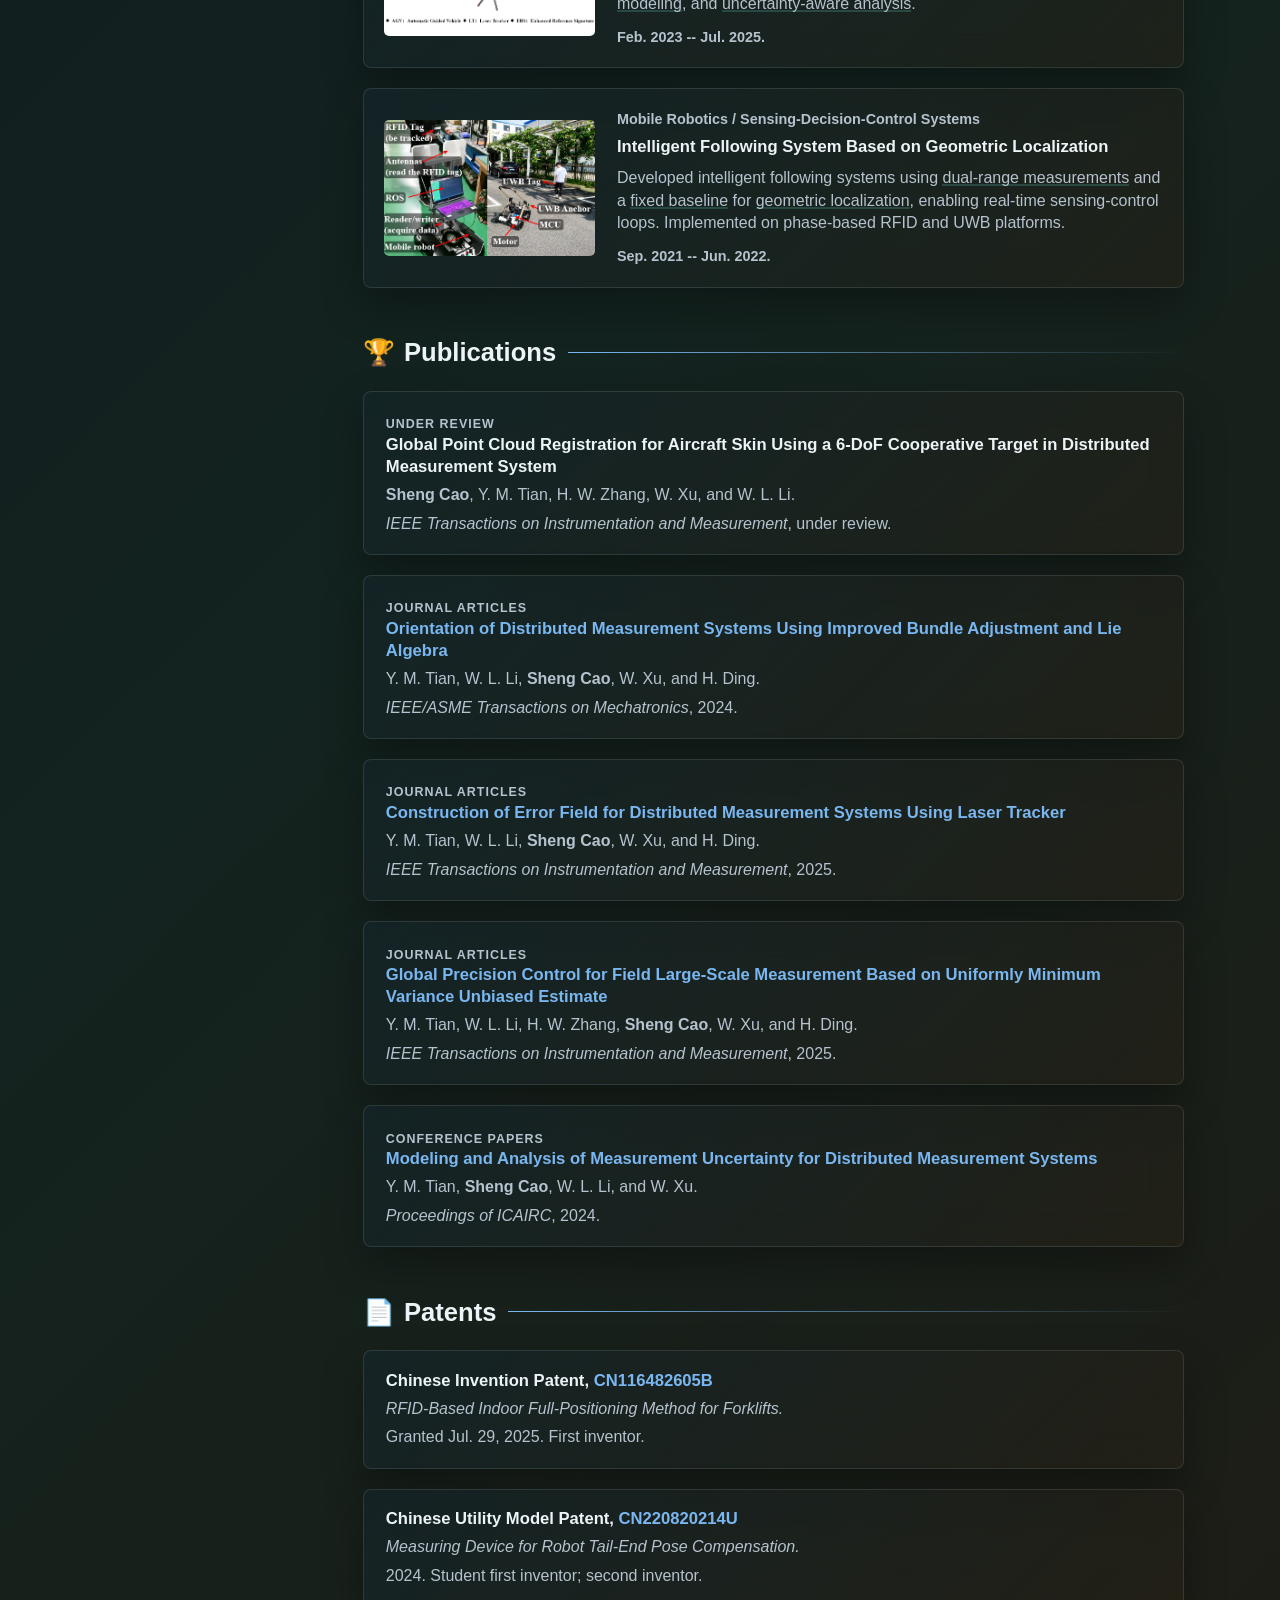
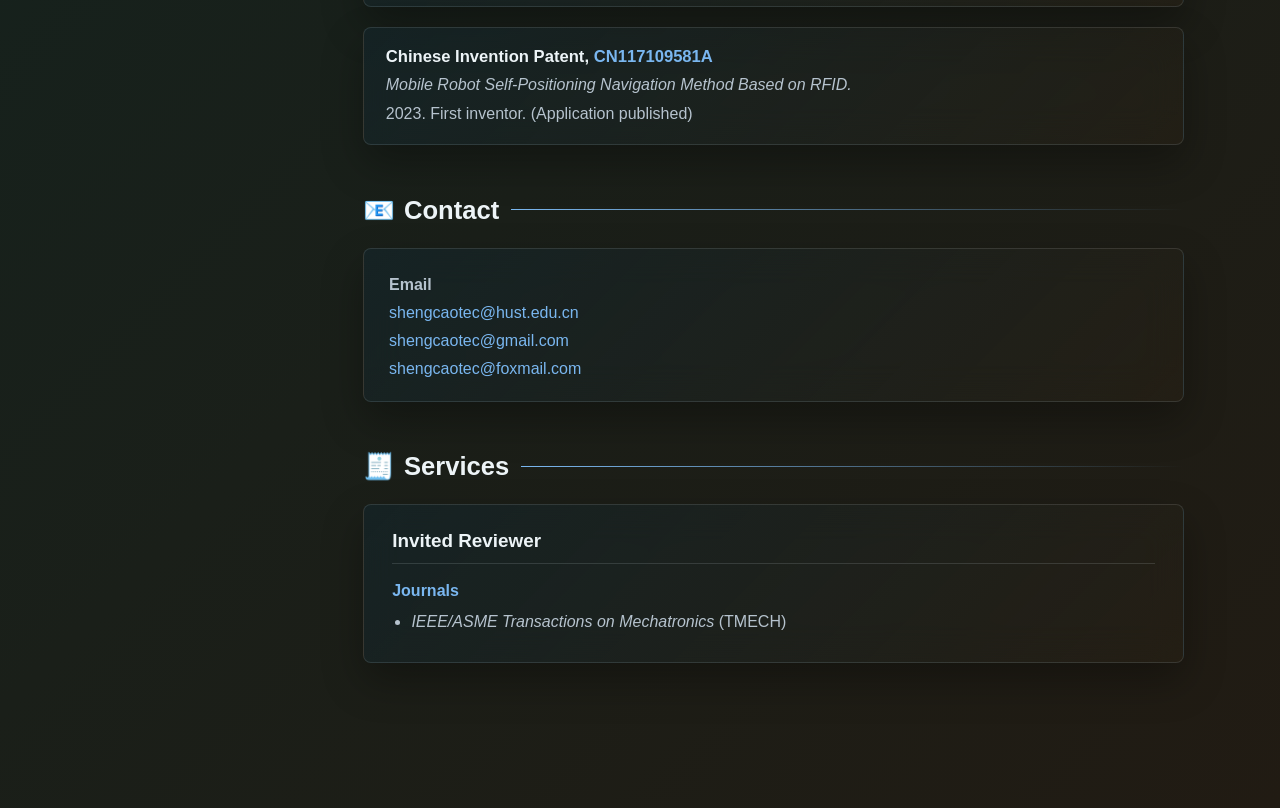
==== commit 2e655bc4: "修改0622" ====
--- a/index.html
+++ b/index.html
@@ -125,12 +125,16 @@
           </div>
           <div class="news-card" data-news-list aria-live="polite">
             <article class="news-item">
+              <time datetime="2026-06">2026.06</time>
+              <p><span class="news-item__icon" aria-hidden="true">&#127942;</span> Our team project was selected for the HK Tech 300 20th Cohort Seed Fund.</p>
+            </article>
+            <article class="news-item">
               <time datetime="2026-04">2026.04</time>
               <p><span class="news-item__icon" aria-hidden="true">&#127881;</span> Completed laser tracker-based aircraft skin measurement and point cloud stitching work for a COMAC collaboration.</p>
             </article>
             <article class="news-item">
               <time datetime="2025-12">2025.12</time>
-              <p><span class="news-item__icon" aria-hidden="true">&#128221;</span> Submitted the major-revision version of my first first-author TMECH manuscript.</p>
+              <p><span class="news-item__icon" aria-hidden="true">&#128221;</span> Revised my first first-author manuscript through the journal review process.</p>
             </article>
             <article class="news-item">
               <time datetime="2025-07">2025.07</time>
@@ -142,7 +146,7 @@
             </article>
             <article class="news-item">
               <time datetime="2025-04">2025.04</time>
-              <p><span class="news-item__icon" aria-hidden="true">&#128196;</span> Completed my first first-author manuscript, extending my undergraduate thesis, and submitted it to TMECH.</p>
+              <p><span class="news-item__icon" aria-hidden="true">&#128196;</span> Completed my first first-author manuscript, extending my undergraduate thesis.</p>
             </article>
             <article class="news-item">
               <time datetime="2024-10">2024.10</time>
@@ -189,7 +193,7 @@
                 <p>
                   Developed a distributed measurement framework using a 6-DoF cooperative target for aircraft skin point cloud registration, with <span class="method-key">Lie algebra-based pose optimization</span> under <span class="method-key">laser-plane constraints</span>.
                 </p>
-                <p class="project-card__status">Major revision submitted to <em>IEEE/ASME Transactions on Mechatronics</em>.</p>
+                <p class="project-card__status"><em>IEEE Transactions on Instrumentation and Measurement</em>, under review.</p>
               </div>
             </article>
 
@@ -249,10 +253,10 @@
           </div>
           <div class="publication-card-list">
             <article class="publication-card">
-              <p class="publication-card__category">Major Revision Submitted</p>
+              <p class="publication-card__category">Under Review</p>
               <h3>Global Point Cloud Registration for Aircraft Skin Using a 6-DoF Cooperative Target in Distributed Measurement System</h3>
               <p><strong>Sheng Cao</strong>, Y. M. Tian, H. W. Zhang, W. Xu, and W. L. Li.</p>
-              <p><em>IEEE/ASME Transactions on Mechatronics</em>, major revision submitted. <!--<a href="https://github.com/csbebetter/shengcaotec/blob/master/PDF/TMECH-2025-revised-manuscript.pdf" target="_blank" rel="noreferrer">(PDF)</a>--></p>
+              <p><em>IEEE Transactions on Instrumentation and Measurement</em>, under review.</p>
             </article>
             <article class="publication-card">
               <p class="publication-card__category">Journal Articles</p>
@@ -321,7 +325,7 @@
             <h2 id="services-heading"><span aria-hidden="true">&#129534;</span> Services</h2>
           </div>
           <div class="service-card">
-            <h3>Reviewer</h3>
+            <h3>Invited Reviewer</h3>
             <div class="service-card__rule" aria-hidden="true"></div>
             <p class="service-card__label">Journals</p>
             <ul>
